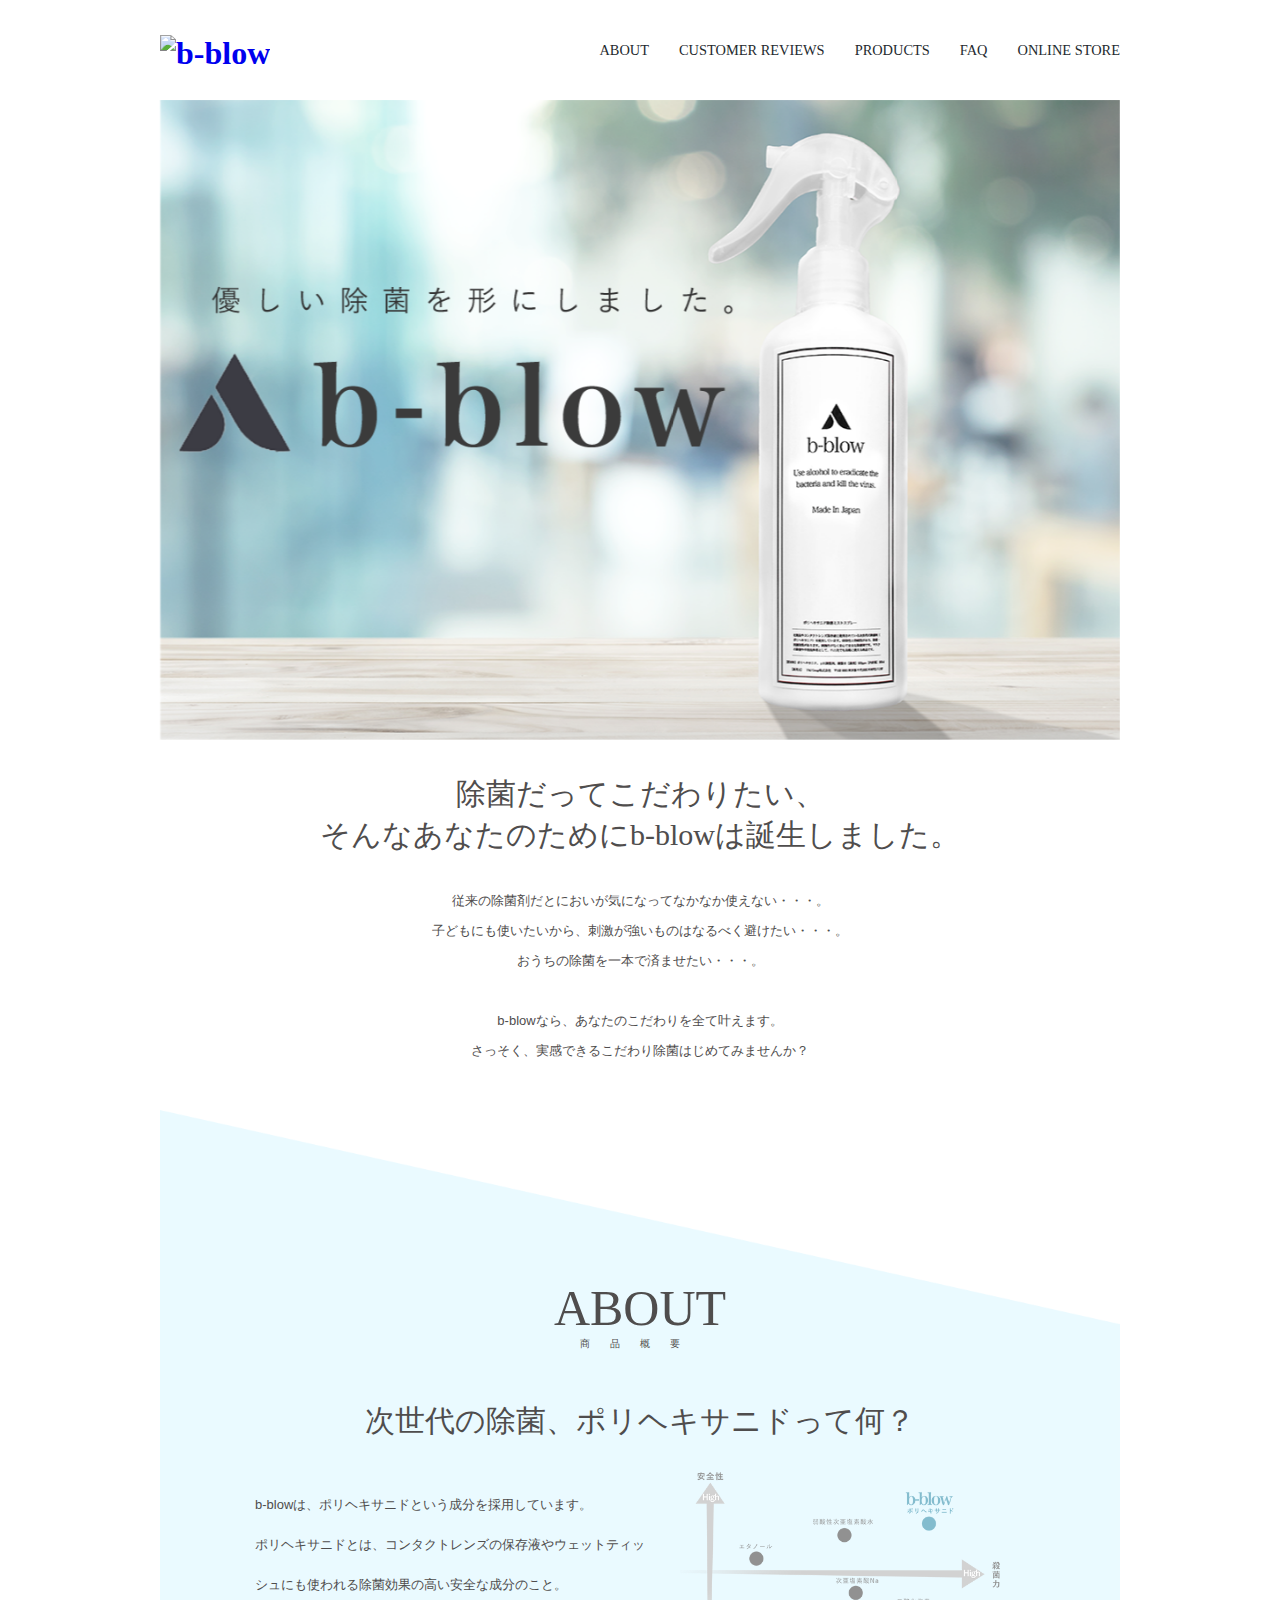
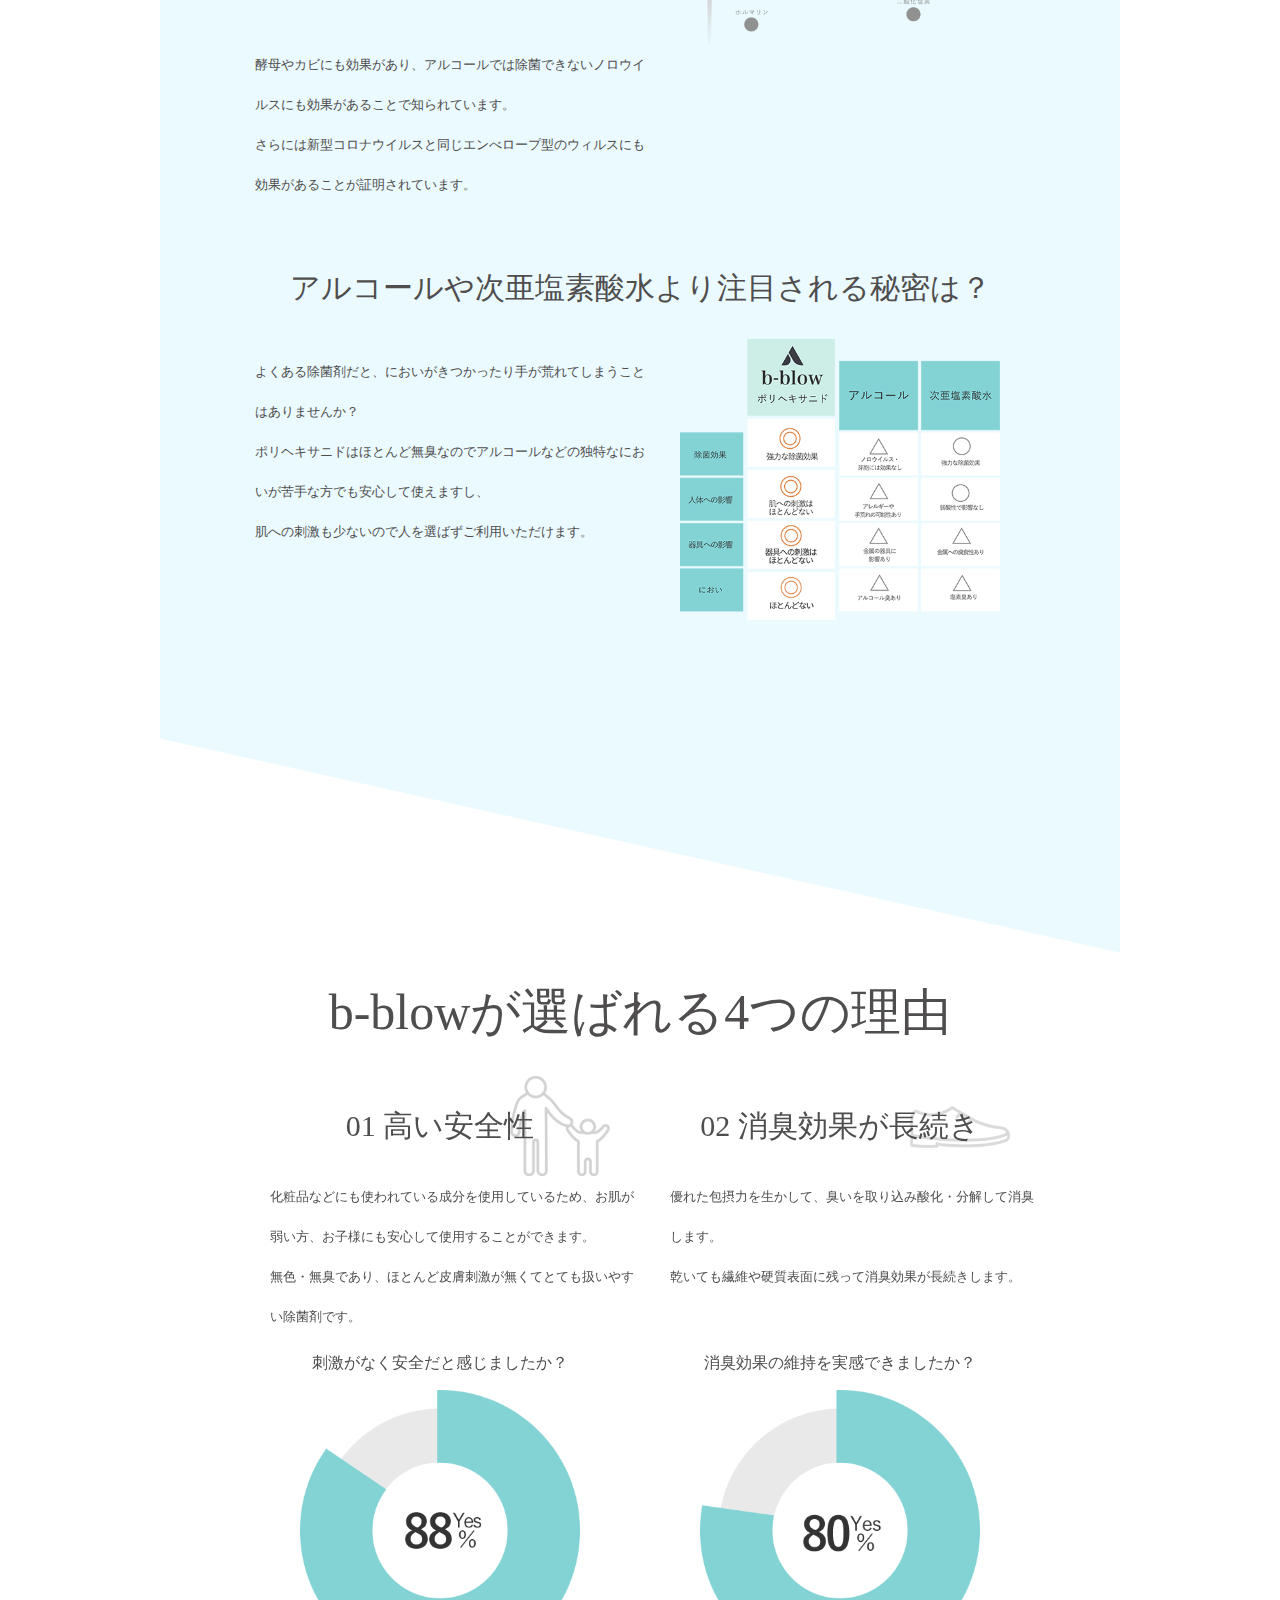
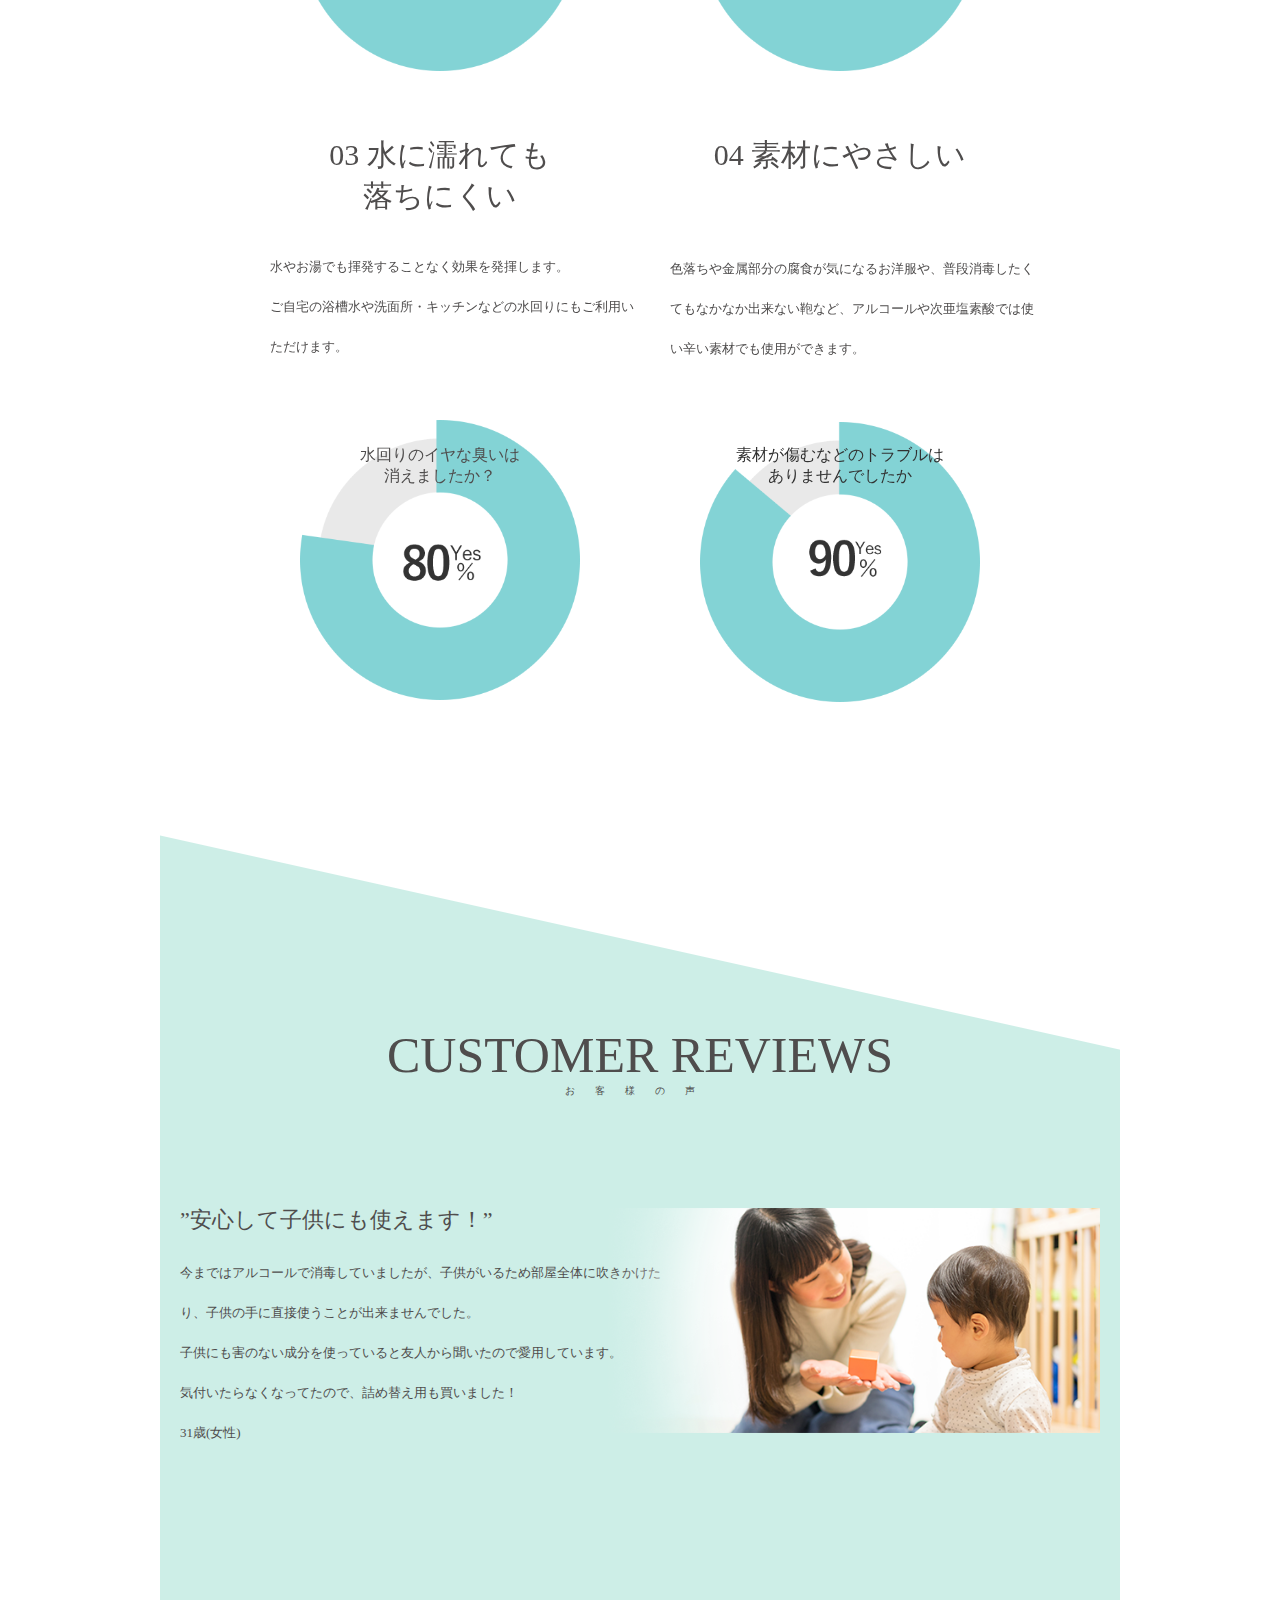
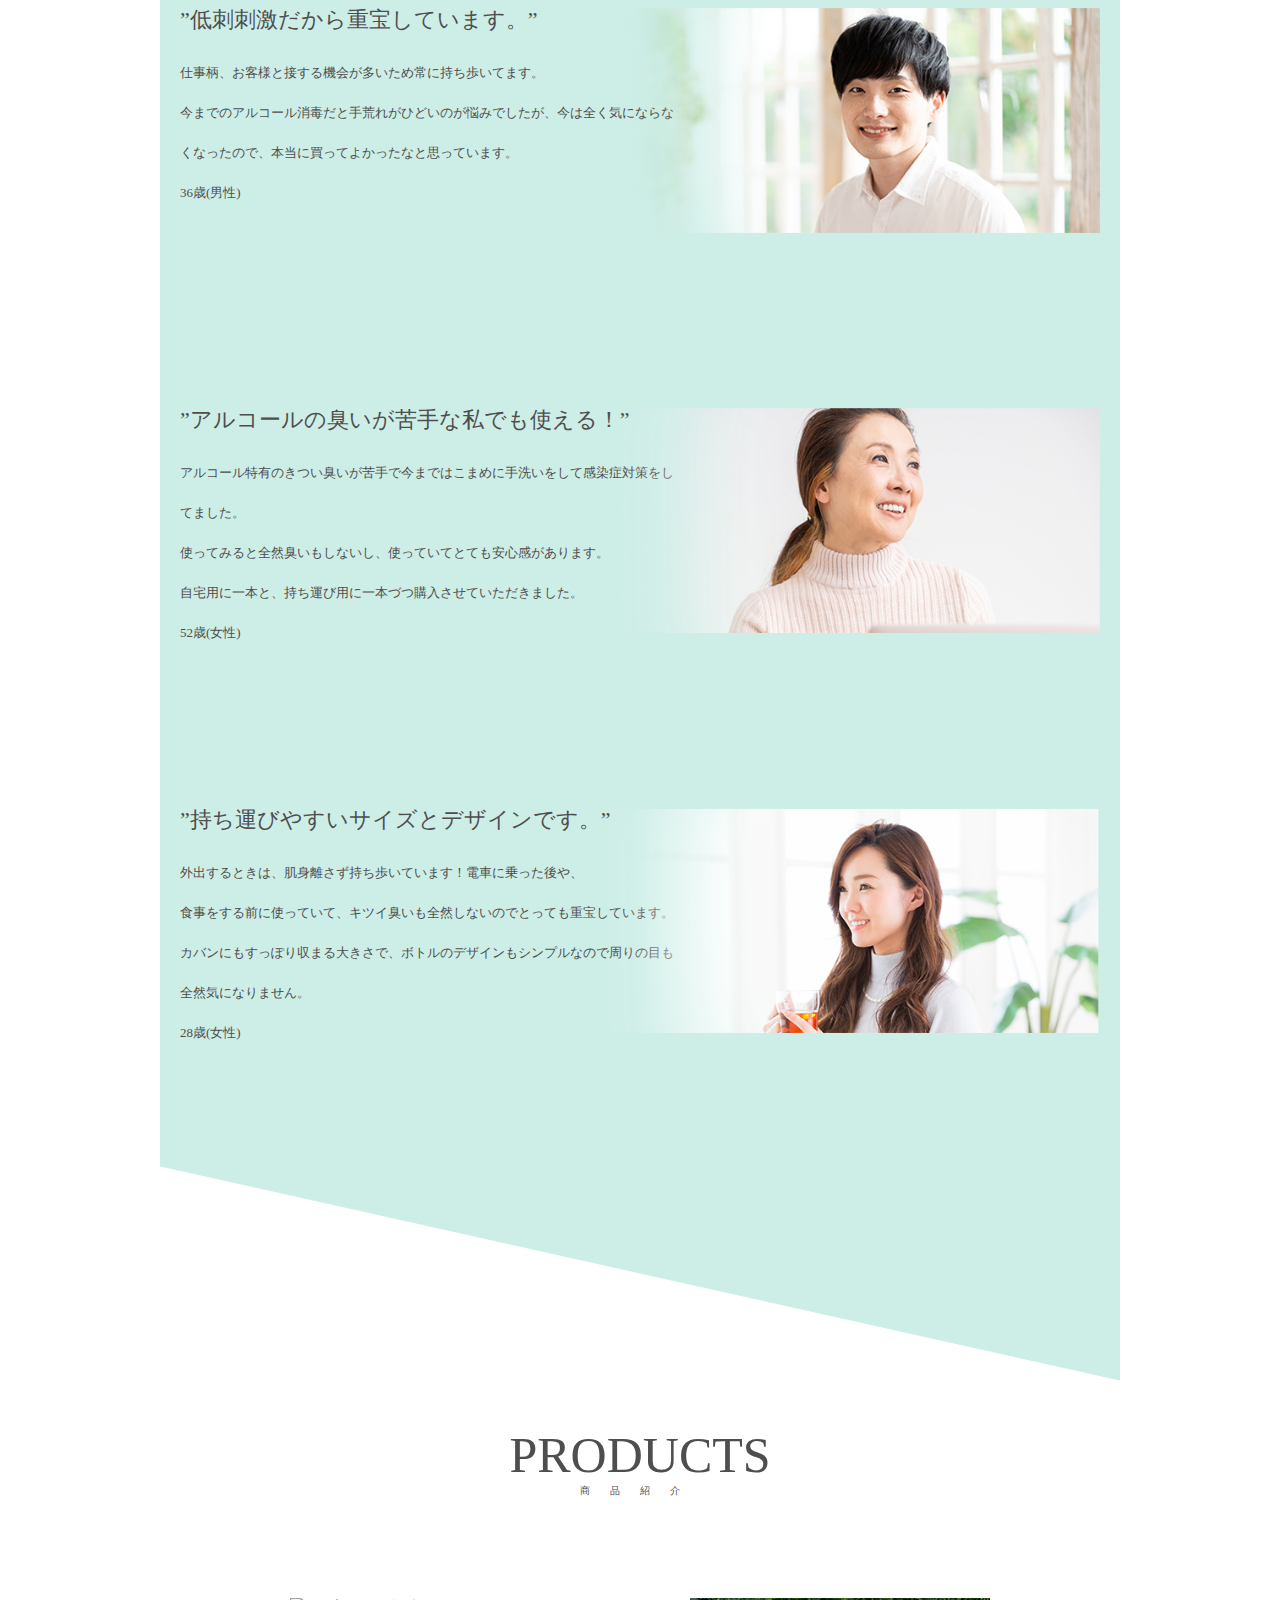
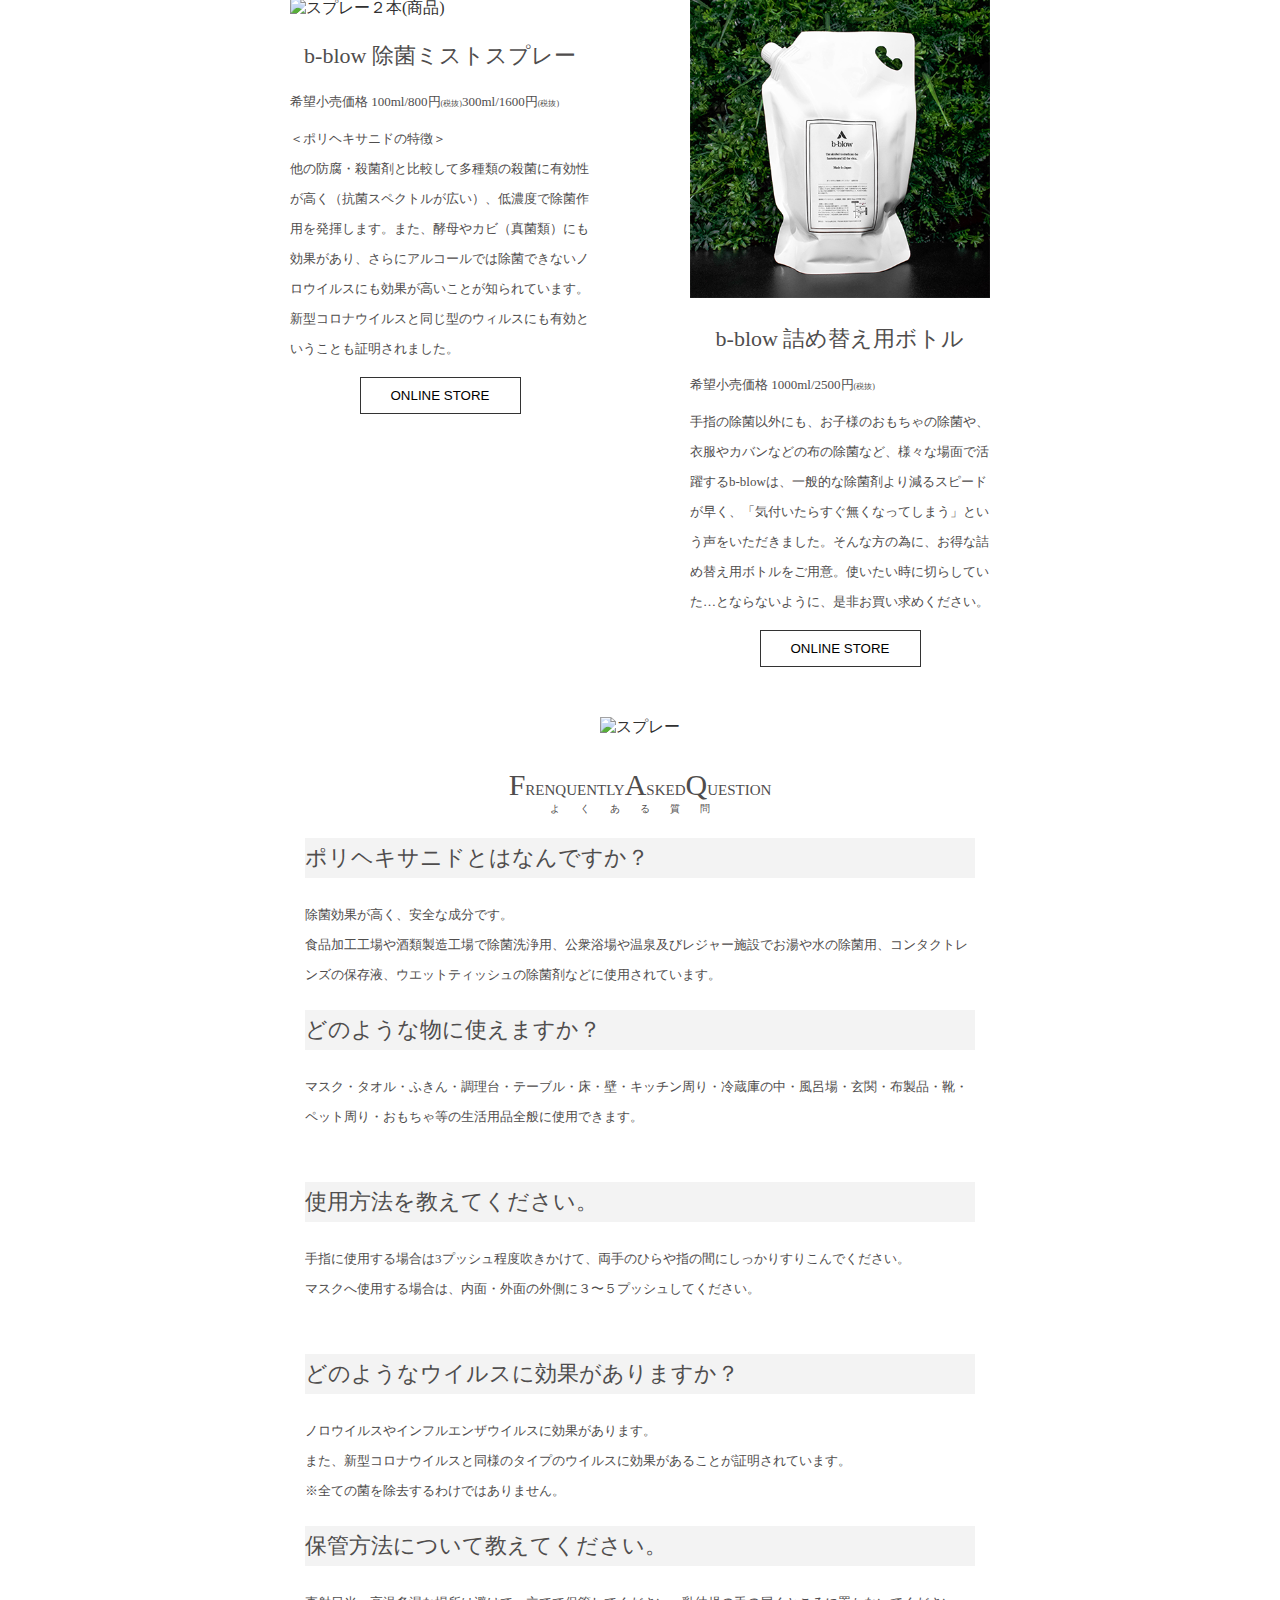
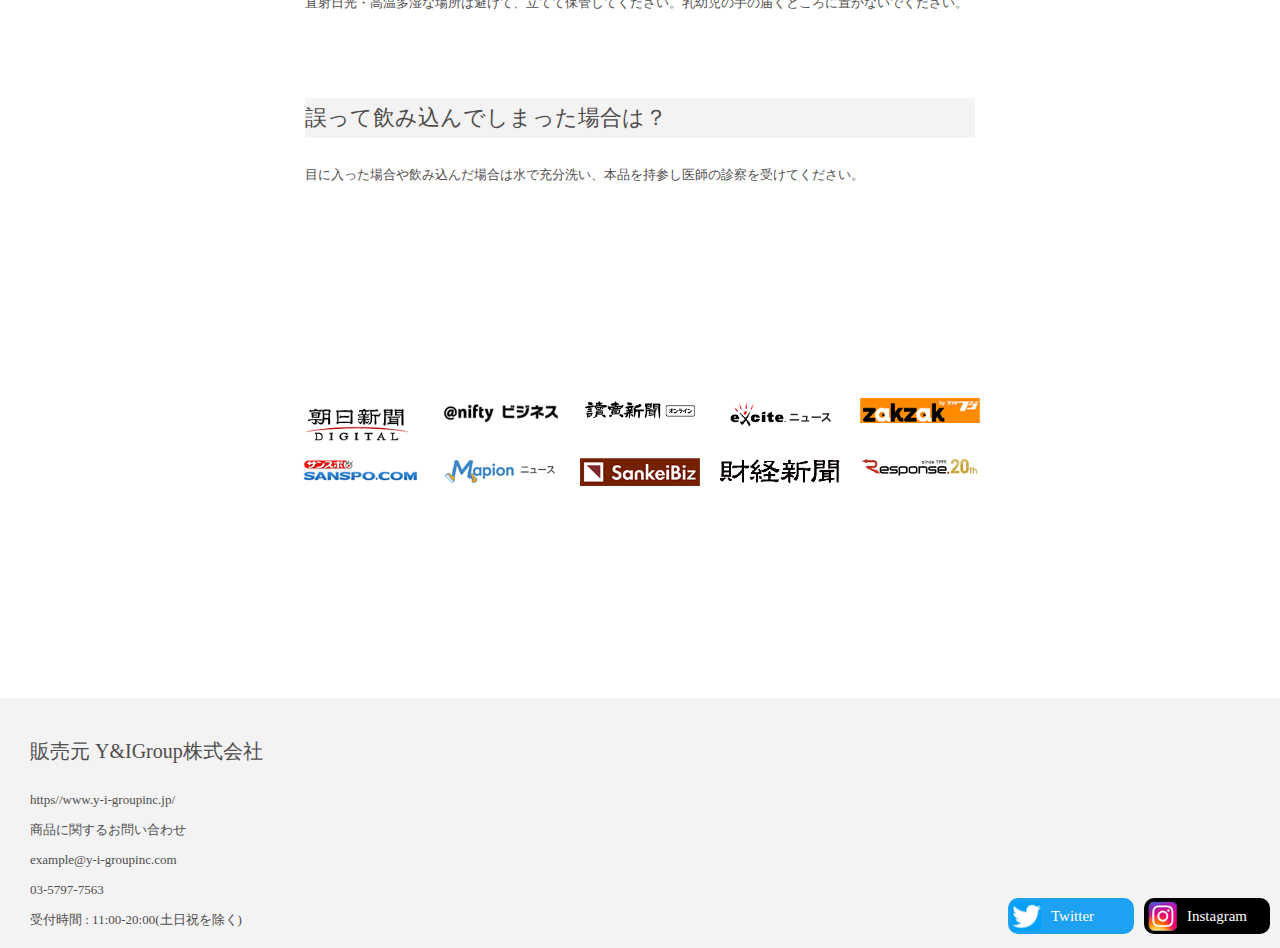
==== LetsEngineer/Curriculum/check_test/index.html @ e7ea9e42 "submit 0618 b-blow" ====
<!DOCTYPE html>
<html lang="ja">
<head>
    <meta charset="UTF-8">
    <meta http-equiv="X-UA-Compatible" content="IE=edge">
    <meta name="viewport" content="width=device-width, initial-scale=1.0">
    <link rel="stylesheet" href="style.css">
    <link rel="stylesheet" href="smartStyle.css">
    <script src="script.js" defer></script>
    <title>b-blow</title>
</head>
<body>
    <header id="header">
        <h1 class="site-logo"><a href="#"><img src="images/ロゴ.png" alt="b-blow"></a></h1>            
            <nav>
                <ul>
                    <li><a href="#about">ABOUT</a></li>
                    <li><a href="#customer_reviews">CUSTOMER REVIEWS</a></li>
                    <li><a href="#products">PRODUCTS</a></li>
                    <li><a href="#faq">FAQ</a></li>
                    <li><a href="#">ONLINE STORE</a></li>
                </ul>
            </nav>
    </header>
    <main>
        <div id="mainvisual" class="mainImg">
            <img class="mainImg" src="images/メイン.png">
        </div>
        <section id="birth_history" class="wrapper">
            <p class="catch_phrase">
                除菌だってこだわりたい、<br>そんなあなたのためにb-blowは誕生しました。
            </p>
            <p class="explanation_phrase">
                従来の除菌剤だとにおいが気になってなかなか使えない・・・。<br>
                子どもにも使いたいから、刺激が強いものはなるべく避けたい・・・。<br>
                おうちの除菌を一本で済ませたい・・・。<br>
                <br>
                b-blowなら、あなたのこだわりを全て叶えます。<br>
                さっそく、実感できるこだわり除菌はじめてみませんか？
            </p>
         </section>

        <section id="about" class="wrapper s2_about">
            <div class="bg-img1">
                <p class="outline onbgimg">ABOUT</p>
                <p class="japanese">商品概要</p>
                <p class="moderate_font">次世代の除菌、ポリヘキサニドって何？</p>
                <div class="polyhexanide">
                    <div class="inner_polyhexanide inner_phrase">
                        <p>
                            b-blowは、ポリヘキサニドという成分を採用しています。<br>
                            ポリヘキサニドとは、コンタクトレンズの保存液やウェットティッシュにも使われる除菌効果の高い安全な成分のこと。<br><br>
                            酵母やカビにも効果があり、アルコールでは除菌できないノロウイルスにも効果があることで知られています。<br>
                            さらには新型コロナウイルスと同じエンべロープ型のウィルスにも効果があることが証明されています。
                        </p>
                    </div> 
                    <div class="inner_polyhexanide"><img src="images/散布図.png" alt="散布図"></div>
                </div>
                <p class="moderate_font">アルコールや次亜塩素酸水より注目される秘密は？</p>
                <div class="polyhexanide">
                    <div class="inner_polyhexanide inner_phrase">
                        <p>
                            よくある除菌剤だと、においがきつかったり手が荒れてしまうことはありませんか？<br>
                            ポリヘキサニドはほとんど無臭なのでアルコールなどの独特なにおいが苦手な方でも安心して使えますし、<br>
                            肌への刺激も少ないので人を選ばずご利用いただけます。
                        </p>
                    </div>
                    <div class="inner_polyhexanide"><img src="images/比較表.png" alt="比較表"></div>
                </div>
            </div>
        </section>

        <section id="four_reasons" class="wrapper">
            <p class="outline">b-blowが選ばれる4つの理由</p>
            <div class="reasons">
                <div class="four_reasons_content fr1_img" id="four_reasons_1">
                  <p class="fourreasons_item">01 高い安全性</p>
                    <p class="inner_phrase">
                        化粧品などにも使われている成分を使用しているため、お肌が弱い方、お子様にも安心して使用することができます。<br>無色・無臭であり、ほとんど皮膚刺激が無くてとても扱いやすい除菌剤です。
                    </p>
                    <p>刺激がなく安全だと感じましたか？</p>
                    <img src="images/88％.png" alt="高い安全性">
                </div>
                <div class="four_reasons_content fr2_img" id="four_reasons_2">
                    <p class="fourreasons_item">02 消臭効果が長続き</p>
                    <p class="inner_phrase">
                        優れた包摂力を生かして、臭いを取り込み酸化・分解して消臭します。<br>乾いても繊維や硬質表面に残って消臭効果が長続きします。
                    </p>
                    <p>消臭効果の維持を実感できましたか？</p>
                    <img src="images/80％.png" alt="消臭効果">
                </div>
                <div class="four_reasons_content fr3_img" id="four_reasons_3">
                    <p class="fourreasons_item">03 水に濡れても<br>落ちにくい</p>
                    <p class="inner_phrase">
                        水やお湯でも揮発することなく効果を発揮します。<br>ご自宅の浴槽水や洗面所・キッチンなどの水回りにもご利用いただけます。
                    </p>
                    <img src="images/80％.png" alt="水回り使用">
                    <div class="overrap"><p>水回りのイヤな臭いは<br>消えましたか？</p></div>
                </div>
                <div class="four_reasons_content fr4_img" id="four_reasons_4">
                    <p class="fourreasons_item forreasons_adjust">04 素材にやさしい</p>
                    <p class="inner_phrase">
                        色落ちや金属部分の腐食が気になるお洋服や、普段消毒したくてもなかなか出来ない鞄など、アルコールや次亜塩素酸では使い辛い素材でも使用ができます。
                    </p>
                    <img src="images/90%.png" alt="素材にやさしい">
                    <div class="overrap">素材が傷むなどのトラブルは<br>ありませんでしたか</div>
                </div>
            </div>  
        </section>

        <section id="customer_reviews" class="wrapper s4_review">
            <div class="bg-img2">
                  <p class="outline customerReview">CUSTOMER REVIEWS</p>
                  <p class="japanese review_voice">お客様の声</p>     

                  <div class="review_1">
                      <div class="review"> 
                          <div class="review_inner">
                              <p class="review_title">”安心して子供にも使えます！”</p>
                              <p>
                                  今まではアルコールで消毒していましたが、子供がいるため部屋全体に吹きかけたり、子供の手に直接使うことが出来ませんでした。<br>子供にも害のない成分を使っていると友人から聞いたので愛用しています。<br>気付いたらなくなってたので、詰め替え用も買いました！
                                  <br>31歳(女性)
                              </p>
                          </div>
                          <div class="review_img"><img src="images/お客様の声　1.png"></div>
                      </div>
                  </div>
                  <div class="review_2">
                      <div class="review">   
                          <div class="review_inner">
                                <p class="review_title">”低刺刺激だから重宝しています。”</p>
                                <p>
                                    仕事柄、お客様と接する機会が多いため常に持ち歩いてます。<br>
                                    今までのアルコール消毒だと手荒れがひどいのが悩みでしたが、今は全く気にならなくなったので、本当に買ってよかったなと思っています。
                                    <br>36歳(男性)
                                </p>
                          </div>
                          <div class="review_img"><img src="images/お客様の声　4.png"></div>
                      </div>    
                  </div>
                  <div class="review_3">
                      <div class="review">
                          <div class="review_inner">
                              <p class="review_title">”アルコールの臭いが苦手な私でも使える！”</p>
                              <p>
                                  アルコール特有のきつい臭いが苦手で今まではこまめに手洗いをして感染症対策をしてました。<br>
                                  使ってみると全然臭いもしないし、使っていてとても安心感があります。<br>
                                  自宅用に一本と、持ち運び用に一本づつ購入させていただきました。
                                  <br>52歳(女性)
                              </p>
                          </div>
                          <div class="review_img"><img src="images/お客様の声　3.png"></div>
                      </div>
                  </div>
                  <div class="review_4">
                      <div class="review">
                          <div class="review_inner">
                              <p class="review_title">”持ち運びやすいサイズとデザインです。”</p>
                              <p>
                                  外出するときは、肌身離さず持ち歩いています！電車に乗った後や、<br>
                                  食事をする前に使っていて、キツイ臭いも全然しないのでとっても重宝しています。<br>
                                  カバンにもすっぽり収まる大きさで、ボトルのデザインもシンプルなので周りの目も<br>
                                  全然気になりません。
                                  <br>28歳(女性)
                              </p>
                          </div>
                          <div class="review_img"><img src="images/お客様の声　2.png"></div>
                      </div>
                  </div>
              </div>
        </section>

        <section id="products" class="wrapper">
            <p class="outline">PRODUCTS</p>
            <p class="japanese">商品紹介</p>  
            <div class="introduce_products">
                <div class="product">
                    <img src="images/スプレー２本.png" alt="スプレー２本(商品)">
                    <p class="product_title">b-blow 除菌ミストスプレー</p>
                    <p class="products_price">希望小売価格 100ml/800円<span>(税抜)</span>300ml/1600円<span>(税抜)</span></p>
                    <p class="products_inner">＜ポリヘキサニドの特徴＞<br>
                        他の防腐・殺菌剤と比較して多種類の殺菌に有効性が高く（抗菌スペクトルが広い）、低濃度で除菌作用を発揮します。また、酵母やカビ（真菌類）にも効果があり、さらにアルコールでは除菌できないノロウイルスにも効果が高いことが知られています。新型コロナウイルスと同じ型のウィルスにも有効ということも証明されました。
                    </p>
                    <div class="onlinestore_button"><button onclick="location.href='form.html'" class="onlinestore">ONLINE STORE</button></div>
                </div>
                <div class="product">
                    <img src="images/詰め替え写真.png" alt="詰め替え写真(商品)">
                    <p class="product_title">b-blow 詰め替え用ボトル</p>
                    <p class="products_price">希望小売価格 1000ml/2500円<span>(税抜)</span></p>
                    <p class="products_inner">
                        手指の除菌以外にも、お子様のおもちゃの除菌や、衣服やカバンなどの布の除菌など、様々な場面で活躍するb-blowは、一般的な除菌剤より減るスピードが早く、「気付いたらすぐ無くなってしまう」という声をいただきました。そんな方の為に、お得な詰め替え用ボトルをご用意。使いたい時に切らしていた…とならないように、是非お買い求めください。
                    </p>
                    <div class="onlinestore_button"><button onclick="location.href='form.html'" class="onlinestore">ONLINE STORE</button></div>
                    
                </div>
            </div>
        </section>

        <section id="faq" class="wrapper faq">
            <img src="images/スプレー.png" alt="スプレー">
            <p class="catch_phrase faq_title">F<span>RENQUENTLY</span>A<span>SKED</span>Q<span>UESTION</span></p>
            <p class="japanese">よくある質問</p>  
            <div class="faq_group">
                <div class="qa">
                    <p class="question">ポリヘキサニドとはなんですか？</p>
                    <p class="answer">
                        除菌効果が高く、安全な成分です。<br>
                        食品加工工場や酒類製造工場で除菌洗浄用、公衆浴場や温泉及びレジャー施設でお湯や水の除菌用、コンタクトレンズの保存液、ウエットティッシュの除菌剤などに使用されています。
                    </p>
                </div>

                <div class="qa">
                    <p class="question">どのような物に使えますか？</p>
                    <p class="answer">
                        マスク・タオル・ふきん・調理台・テーブル・床・壁・キッチン周り・冷蔵庫の中・風呂場・玄関・布製品・靴・ペット周り・おもちゃ等の生活用品全般に使用できます。
                    </p>
                </div>

                <div class="qa">
                    <p class="question">使用方法を教えてください。</p>
                    <p class="answer">
                        手指に使用する場合は3プッシュ程度吹きかけて、両手のひらや指の間にしっかりすりこんでください。<br>
                        マスクへ使用する場合は、内面・外面の外側に３〜５プッシュしてください。
                    </p>
                </div>

                <div class="qa">
                    <p class="question">どのようなウイルスに効果がありますか？</p>
                    <p class="answer">
                        ノロウイルスやインフルエンザウイルスに効果があります。<br>
                        また、新型コロナウイルスと同様のタイプのウイルスに効果があることが証明されています。<br>
                        ※全ての菌を除去するわけではありません。
                    </p>
                </div>

                <div class="qa">
                    <p class="question">保管方法について教えてください。</p>
                    <p class="answer">
                        直射日光・高温多湿な場所は避けて、立てて保管してください。乳幼児の手の届くところに置かないでください。
                  </p>
                </div>

                <div class="qa">
                    <p class="question">誤って飲み込んでしまった場合は？</p>
                    <p class="answer">
                        目に入った場合や飲み込んだ場合は水で充分洗い、本品を持参し医師の診察を受けてください。
                    </p>
                </div>
          </div>
        </section>

        <div class="media_company">
            <div class="media">
                <div class="media_img"><img src="images/掲載@朝日.png" alt="朝日デジタル"></div>
                <div class="media_img"><img src="images/掲載@nifty.png" alt="@nifty"></div>
                <div class="media_img"><img src="images/掲載@読売.png" alt="読売新聞"></div>
                <div class="media_img"><img src="images/掲載@excite.png" alt="exciteニュース"></div>
                <div class="media_img"><img src="images/掲載@zakzak.png" alt="zakzak"></div>
            </div>
            <div class="media">
                <div class="media_img"><img src="images/掲載@SANSPO.png" alt="SANSPO"></div>
                <div class="media_img"><img src="images/掲載@Mapion.png" alt="Mapion"></div>
                <div class="media_img"><img src="images/掲載@SankeiBiz.png" alt="SankeiBiz"></div>
                <div class="media_img"><img src="images/掲載@財経.png" alt="財経新聞"></div>
                <div class="media_img"><img src="images/掲載@Response.png" alt="Response"></div>
             </div>
        </div>
    </main>

    <footer>
  
        <div class="company">
            <p class="footer_m">販売元  Y&IGroup株式会社</p>
            <p class="footer_detail">https//www.y-i-groupinc.jp/<br>
                商品に関するお問い合わせ<br>
                example@y-i-groupinc.com<br>
                03-5797-7563<br>
                受付時間 : 11:00-20:00(土日祝を除く)</p>
        </div>
        <div class="sns">
            <div class="twitter">
                <div><img src="images/ツイッター.png"></div>
                <div><p>Twitter</p></div>
            </div>
            <div class="instagram">
                <div><img src="images/インスタ.png"></div>
                <div><p>Instagram</p></div>
            </div>
        </div>      

    </footer>

</body> 


</html>
---- LetsEngineer/Curriculum/check_test/style.css ----
/*------------------------------------------
////  all
------------------------------------------*/
html {
  font-size: 100%;    /* ユーザーがブラウザで設定したフォントサイズを正確に反映 */ 
  width: 100%;
}

body {
  color: rgb(49, 49, 49);
  width: 100%;
    margin: 0;
    padding: 0;
}
body>div {
    width: 100%;
    box-sizing:border-box;
}

a {
  text-decoration: none;  /* サイト内リンクの下線非表示 */
}

/* img {
  max-width: 100%; /* 画像のmaxサイズを設定：画面の横幅からはみ出るのを防ぐため */
p {
  color: #4f4d4d;
}

li {
  list-style: none;
}

.wrapper {
  text-align: center;
  margin-left: auto;
  margin-right: auto;
  width: 960px;
}

.catch_phrase {
  font-size: 30px;
}

.explanation_phrase {
  font-weight: 200;
  line-height: 30px;
  font-size: 13px;
  font-family: "Yu Gothic", "游ゴシック", YuGothic, "游ゴシック体", "ヒラギノ角ゴ Pro W3", "メイリオ", sans-serif; 
}


/*------------------------------------------
////  header
------------------------------------------*/
header {
  max-width: 960px;
  display: flex;                  /* h1とnavを横並びに配置 */
  justify-content: space-between; /* 両端そろえ */
  align-items: center;            /* 高さ：中央そろえ */
  height: 100px;
  margin: 0 auto;
  padding: 0 4%;
}

header ul {
  display: flex;                  /* liタグ（メニュー）を横並び配置 */
  padding: 10px 0;
}

header li {
  font-size: 0.9rem;
  margin-left: 30px;
}

header li a {
  color: #24292e;
}

header li a:hover {
  opacity: 0.7;                   /* 透過：Mouse over */
}

.site-logo {
  display: fixed;     /* Make sure max-width is added */
  /* max-width: 100%; */
  height: 30px;
  width: 135px;
}

/*------------------------------------------
////  main_top
------------------------------------------*/

.mainImg img {
  text-align: center;   
  width: 75%; /*画面サイズの横幅に対して75％の大きさで画像を表示*/
  /* max-width: 1920px;   画像の横幅サイズにあわせて最大幅を指定 */
  /*height: 500px;      縦の高さを固定 */
  /*object-fit: cover;  横幅は画面サイズにあわせて伸縮 */
}

.mainImg {
  text-align: center;
}

.outline {
  font-size: 50px;
  margin: 0;
}

.s2_about {
  height: 1500px;
}

.bg-img1 {
	background-image: url(images/長方形\　1.png);
	background-position: top;
  background-size:cover;
  /* width: 100%; */
	height: 1500px ;
}

.onbgimg {
  padding-top: 200px;
  margin-top: 0;
  margin-bottom: 0;
}

.japanese {
  padding: 0;
  margin: 0;
  font-size: 10px;
  letter-spacing: 2em;
}

.moderate_font {
  font-size: 30px;
  padding-top: 20px;
}

.inner_phrase {
  height: 160px;
  font-weight: 200;
  line-height: 40px;
  font-size: 13px;
  text-align: left;
  font-family: "Yu Gothic", "游ゴシック", YuGothic, "游ゴシック体", "ヒラギノ角ゴ Pro W3", "メイリオ", sans-serif; 
  margin-left: 30px;
}

/*------------------------------------------
////  About
------------------------------------------*/
.polyhexanide {
  display: flex;
  flex-wrap: wrap;
  justify-content: center;
}

.inner_polyhexanide {
  width: 400px;
  height: auto;
}

.polyhexanide img {
  width: 80%;
  margin-right: 30px;
}

/*------------------------------------------
////  4つの理由
------------------------------------------*/
.reasons {
  display: flex;
  flex-wrap: wrap;
  justify-content: center;
  margin-bottom: 20px;
}

.four_reasons_content {
  width: 400px;
  height: auto;
  margin-top: 30px;
  position: relative;
  opacity: 0;
}

.fourreasons_item {
  font-size: 30px;
}

.four_reasons_content img {
  width: 70%;
}

.overrap {
  width: 250px;
  position: absolute;
  top:60%;
  left:50%;
  transform: translate(-50%,-50%);
}


.forreasons_adjust {
  padding-bottom: 43px;
}

.fr1_img {
  background-image: url(images/ヒト.png);
	background-position: right 30px top;
  background-repeat: no-repeat;
  background-size: 25%;
}

.fr2_img {
  background-image: url(images/クツ.png);
	background-position: right 30px top 30px;
  background-repeat: no-repeat;
  background-size: 25%;
}

.fr3_img {
  background-image: url(images/ミズ.png);
	background-position: right 30px top;
  background-repeat: no-repeat;
  background-size: 25%;
}

.fr4_img {
  background-image: url(images/カバン.png);
	background-position: right 30px top;
  background-repeat: no-repeat;
  background-size: 25%;
}

/*------------------------------------------
////  Customer Review
------------------------------------------*/
.customerReview {
  padding-top: 300px;
  margin-top: 0;
  margin-bottom: 0;
}

.bg-img2 {
	background-image: url(images/長方形\　2.png);
	background-position: top;
  object-position: 100% 100%;
  height: 2300px;
}

.s4_review {
  height: 2300px;
}

.review_voice {
  margin-bottom: 80px;
}

.review_title {
  font-size: 22px;
  text-align: left;
  justify-content: center;
  margin-bottom: 0;
}

.review {
  display: flex;
  /* flex-wrap: wrap; */
  justify-content: center;
  height: 250px;
  width: 960px;
  padding-bottom: 150px;
}

.review_inner {
  width: 80%;
  text-align: left;
  padding-bottom: 0;
  padding-left: 20px;
  margin-right: -70px;
  font-size: 13px;
  line-height: 40px;
}

.review img {
  height: 90%;
  padding-top: 30px;
  text-align: left;
}

.review_img {
 margin-right: 20px;
}

.review1 .review2 .review3 .review4 {
  height: 200px;
  margin-bottom: 0;
}

/*------------------------------------------
////  products
------------------------------------------*/

.introduce_products {
  display: flex;
  flex-wrap: wrap;
  justify-content: center;
  margin-top: 50px;
  text-align: center;
}

.product {
  width: 300px;
  text-align: left;
  padding: 50px;
}

.product img {
  height: 300px;
}

.products_price {
  font-size: 13px;
}

.products_price span {
  font-size: 8px;
}

.products_inner {
  text-align: left;
  line-height: 30px;
  font-size: 13px;
}

.product_title {
  text-align: center;
  font-size: 22px;
}

.onlinestore_button {
  text-align: center;
}

.onlinestore {
  text-align: center;
  border: 1px solid #333;
  padding: 10px 30px;
  background: white;
}

.onlinestore:hover {
  background: black;
  color: white;
}

/*------------------------------------------
////  faq
------------------------------------------*/
.faq {
 width: 670px;
}

.faq_title {
  margin-bottom: 0;
}

.faq span {
  font-size: 15px;
}

.faq_group {
  text-align: center;
}

.faq img {
  text-align: center;
  width: 100%;
  /* height: 500px;      縦の高さを固定します */
  object-fit: cover;  /* 横幅は画面サイズにあわせて伸縮します */
}

.qa {
  width: 670px;
  height: 150px;
  text-align: center;
}

.question {
  width: 670px;
  height: 40px;
  line-height: 40px;
  font-size: 22px;
  background-color: rgb(243, 243, 243);
  text-align: left;
}

.answer {
  width: 670px;
  font-size: 13px;
  line-height: 30px;
  text-align: left;
}

/*------------------------------------------
////  メディア情報
------------------------------------------*/

.media_company {
  height: 300px;
  /* width: 960px; */
  text-align: center;
  margin-left: auto;
  justify-content: space-between;
  padding-top: 150px;
}

.media {
  /* width: 960px; */
  display: flex;
  flex-wrap: wrap;
  justify-content: center;

}

.media_img {
  /* width: 100px; */
  padding-left: 10px;
  padding-right: 10px;

}

.media_company img {
  width: 120px;
}

/*------------------------------------------
////  footer
------------------------------------------*/
footer {
  height: 250px;
  background-color: rgb(243, 243, 243);
  /* position: absolute; ②絶対位置 */
  bottom: 0; /*下に固定*/
  display: flex;
  flex-wrap: wrap;
}

.footer_m {
  padding-top: 20px;
  padding-left: 30px;
  font-size: 20px;
}

.footer_detail {
  font-size: 13px;
  line-height: 30px;
  padding-left: 30px;
}
.company {
  width: 40%;
}

.sns {
  width: 60%;
  height: 50px;
  /* padding-top: 100px; */
  display: flex;
  padding-top: 200px;
  justify-content: right;
}

.sns img {
  width: 30px;
  align-items: flex-end;
}

.sns p {
 width: 20px;
 margin: 0 0;
 padding-left: 10px;
 color: white;
 font-size: 15px;
 line-height: 30px;
}

.twitter {
  display: flex;
  flex-wrap: wrap;
  width: 120px;
  height: 30px;
  border-radius: 10px;
  border: solid 3px #1da1f2;
  background: #1da1f2;/*背景色*/
  margin-right:10px;
}

.instagram {
  display: flex;
  flex-wrap: wrap;
  width: 120px;
  height: 30px;
  border-radius: 10px;
  border: solid 3px #000000;
  background: black;/*背景色*/
  margin-right:10px;
}
---- LetsEngineer/Curriculum/check_test/smartStyle.css ----
@media screen and (max-width: 870px) {
    header ul {
      display: none;   /*メニューバー非表示*/
    }
}

@media screen and (max-width: 767px) {
  .wrapper {
    width: 760px;
  }

  .s2_about {
    height: 1800px;
  }

  .bg-img1 {
    height: 1800px;
  }

  .review {
    display: flex;
    justify-content: center;
    height: 300px;
    width: 760px;
    padding-bottom: 80px;
  }

  .review img {
    height: 120px;
    padding-top: 170px;
    object-fit: cover;
  }

  .review_inner {
    margin-right: -100px;
  }

  footer {
    height: 400px;
    bottom: 0; /*下に固定*/
  }

  .media {
      margin-left: 0px;
  }
} 

@media screen and (max-width: 479px) {
  .wrapper {
    width: 470px;
  }

  .catch_phrase {
    font-size: 20px;
  }
  .moderate_font {
    font-size: 20px;
  }
  .outline {
    font-size: 30px;
  }

  .review {
    width: 470px;
    flex-direction: column;
    padding-bottom: 100px;
  }
  .review_title {
    width: 450px;
  }

  .review img {
     padding-top: 0px;
  }

  .review_inner {
    margin-right: 0px;
    line-height: 20px;
  }
  .faq {
    width: 470px;
   }
  .question {
    width: 470px;
    height: 30px;
    line-height: 30px;
    font-size: 20px;
  }
  .answer {
    width: 450px;
    font-size: 13px;
  }

  .qa {
    width: 450px;
  }


  footer {
    height: 450px;
    flex-direction: column;
  }
  .company {
    width: 90%;
    display: flex;
    flex-direction: column;
  }
  .sns {
    padding-top: 50px;
    margin-left: 30px;
    flex-direction: column;
  }
}
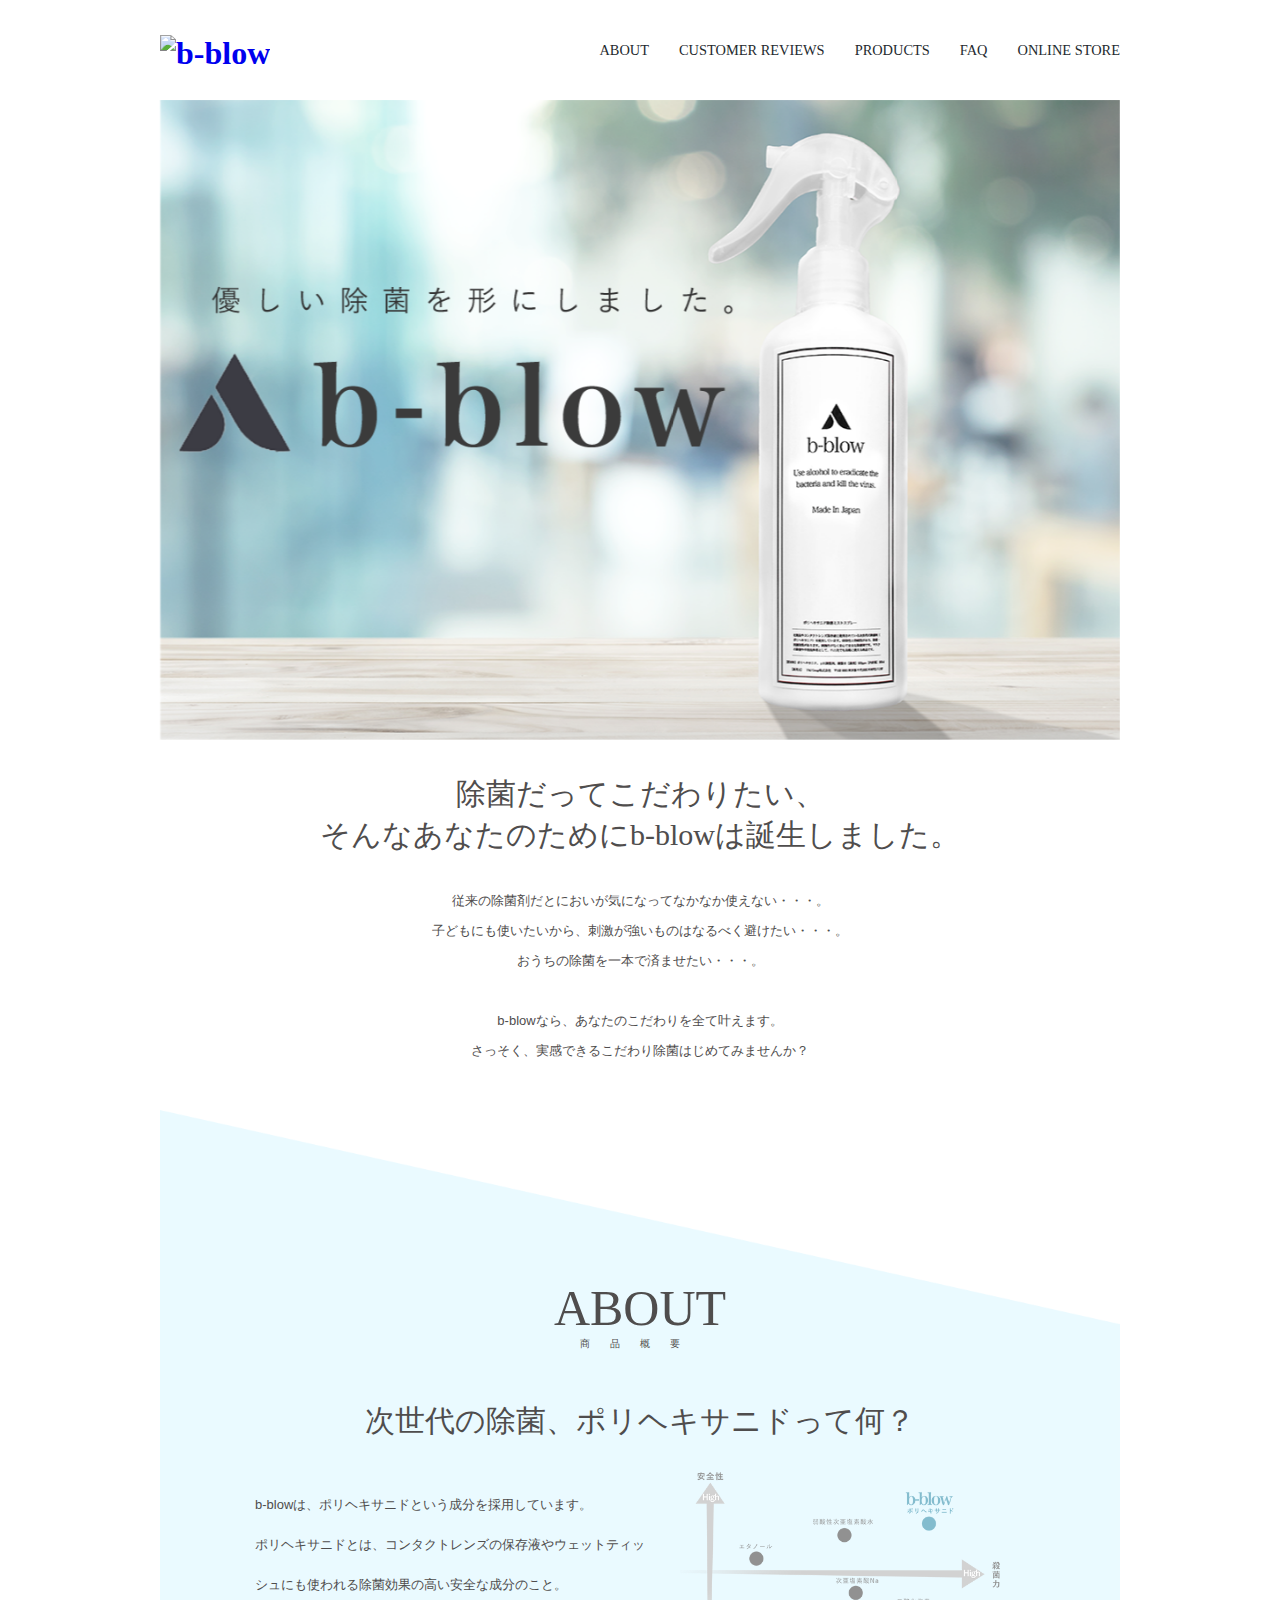
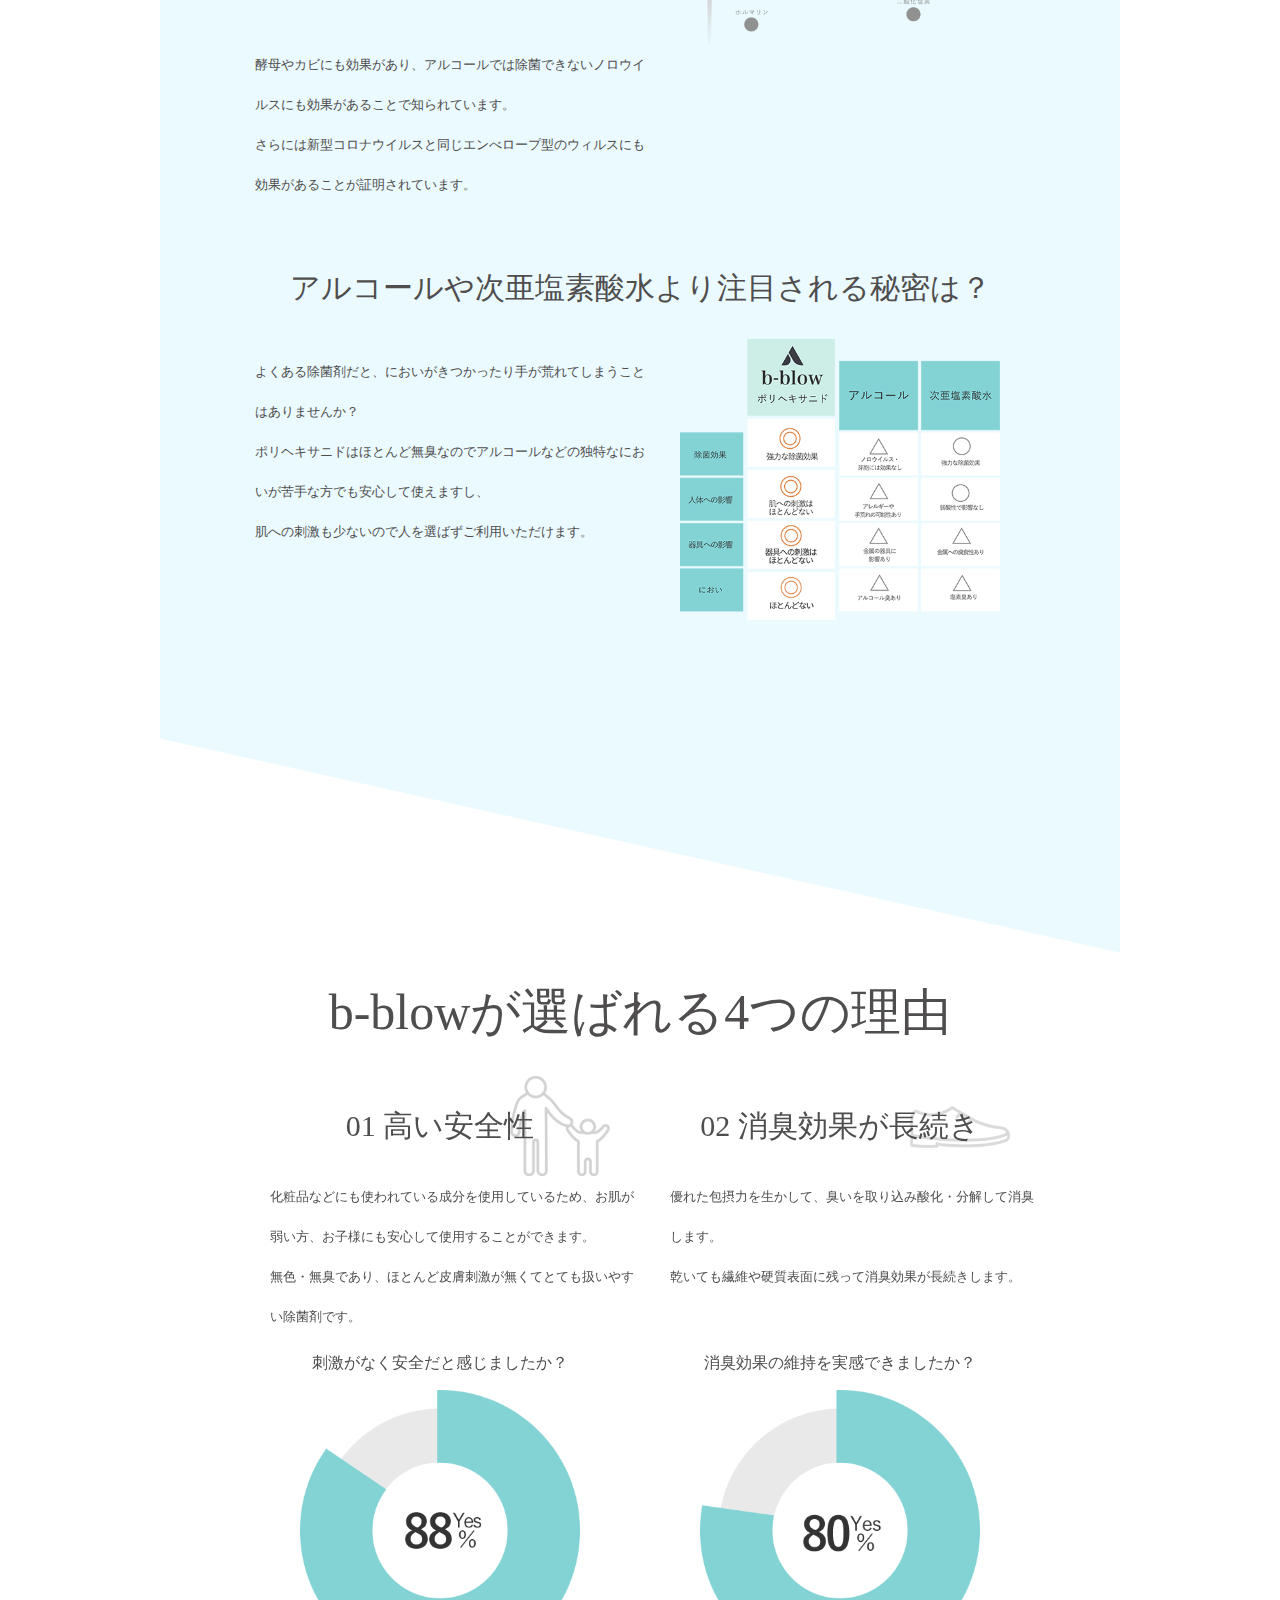
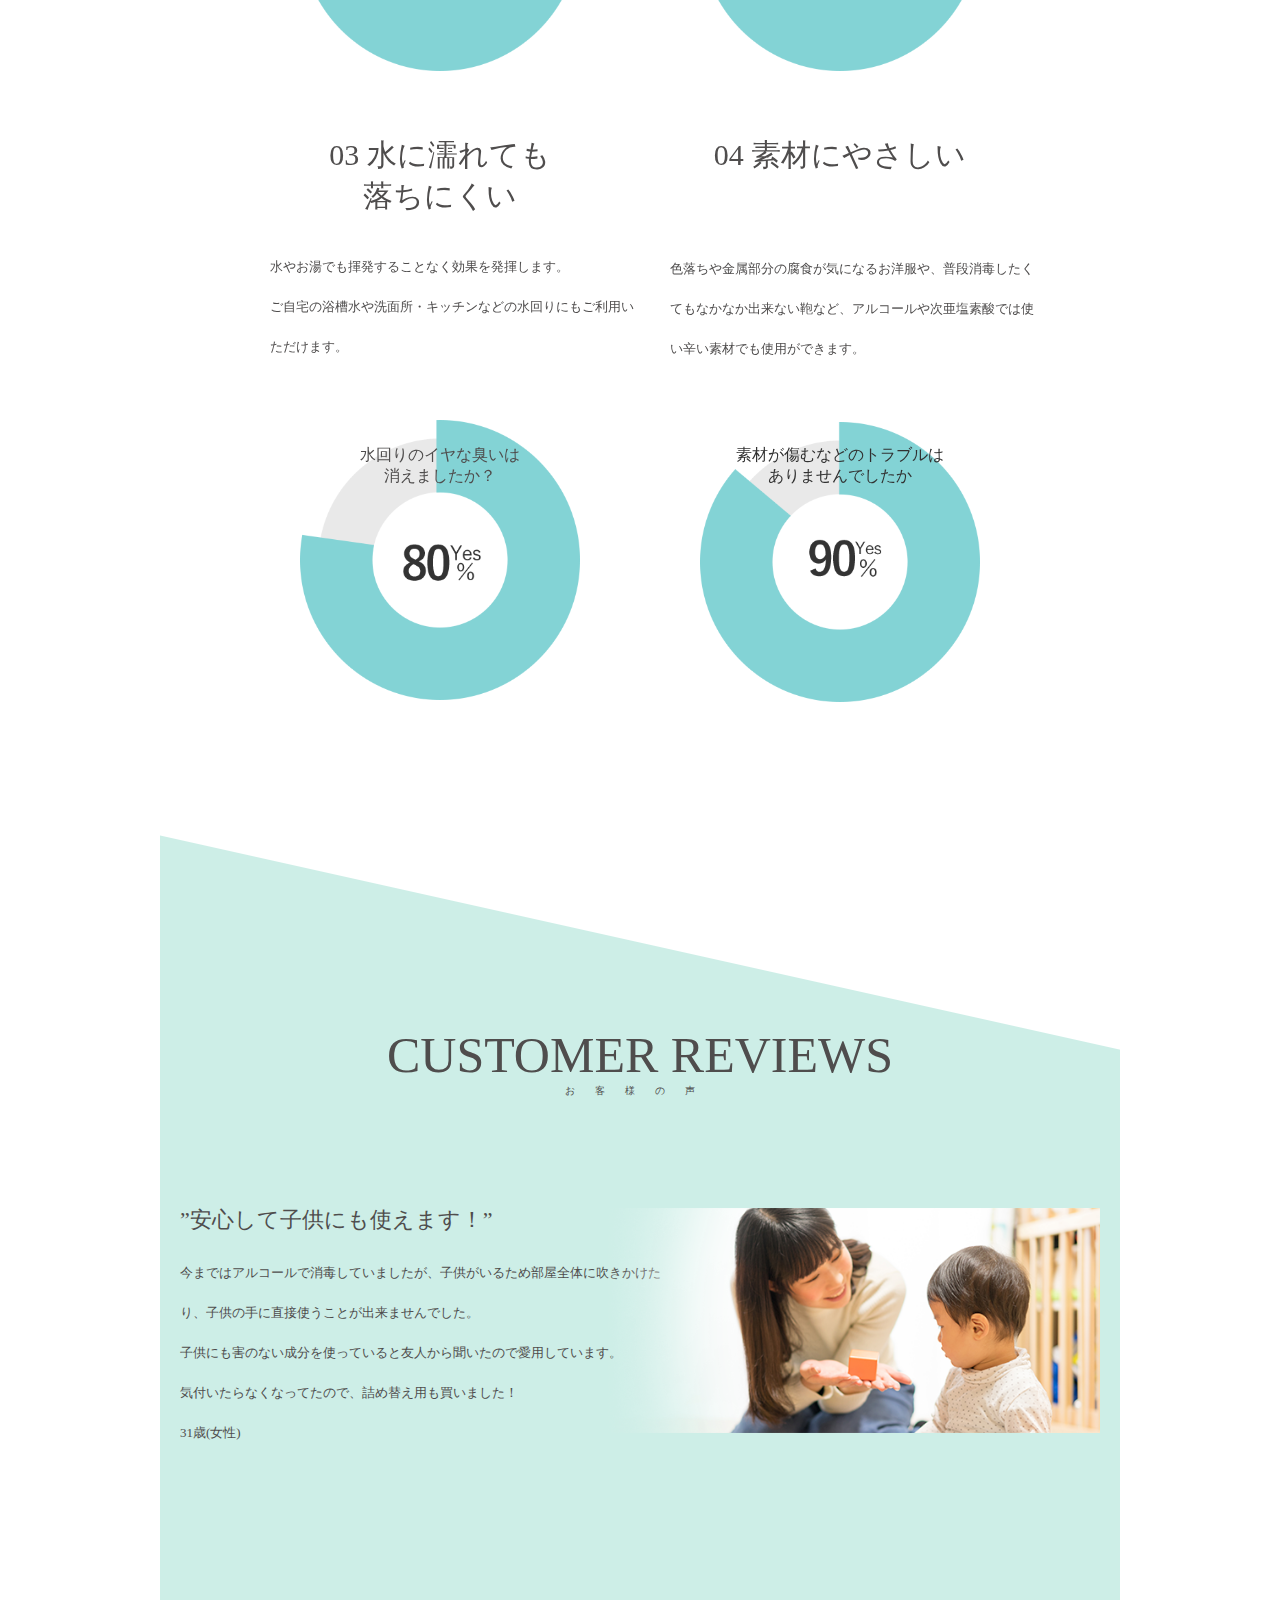
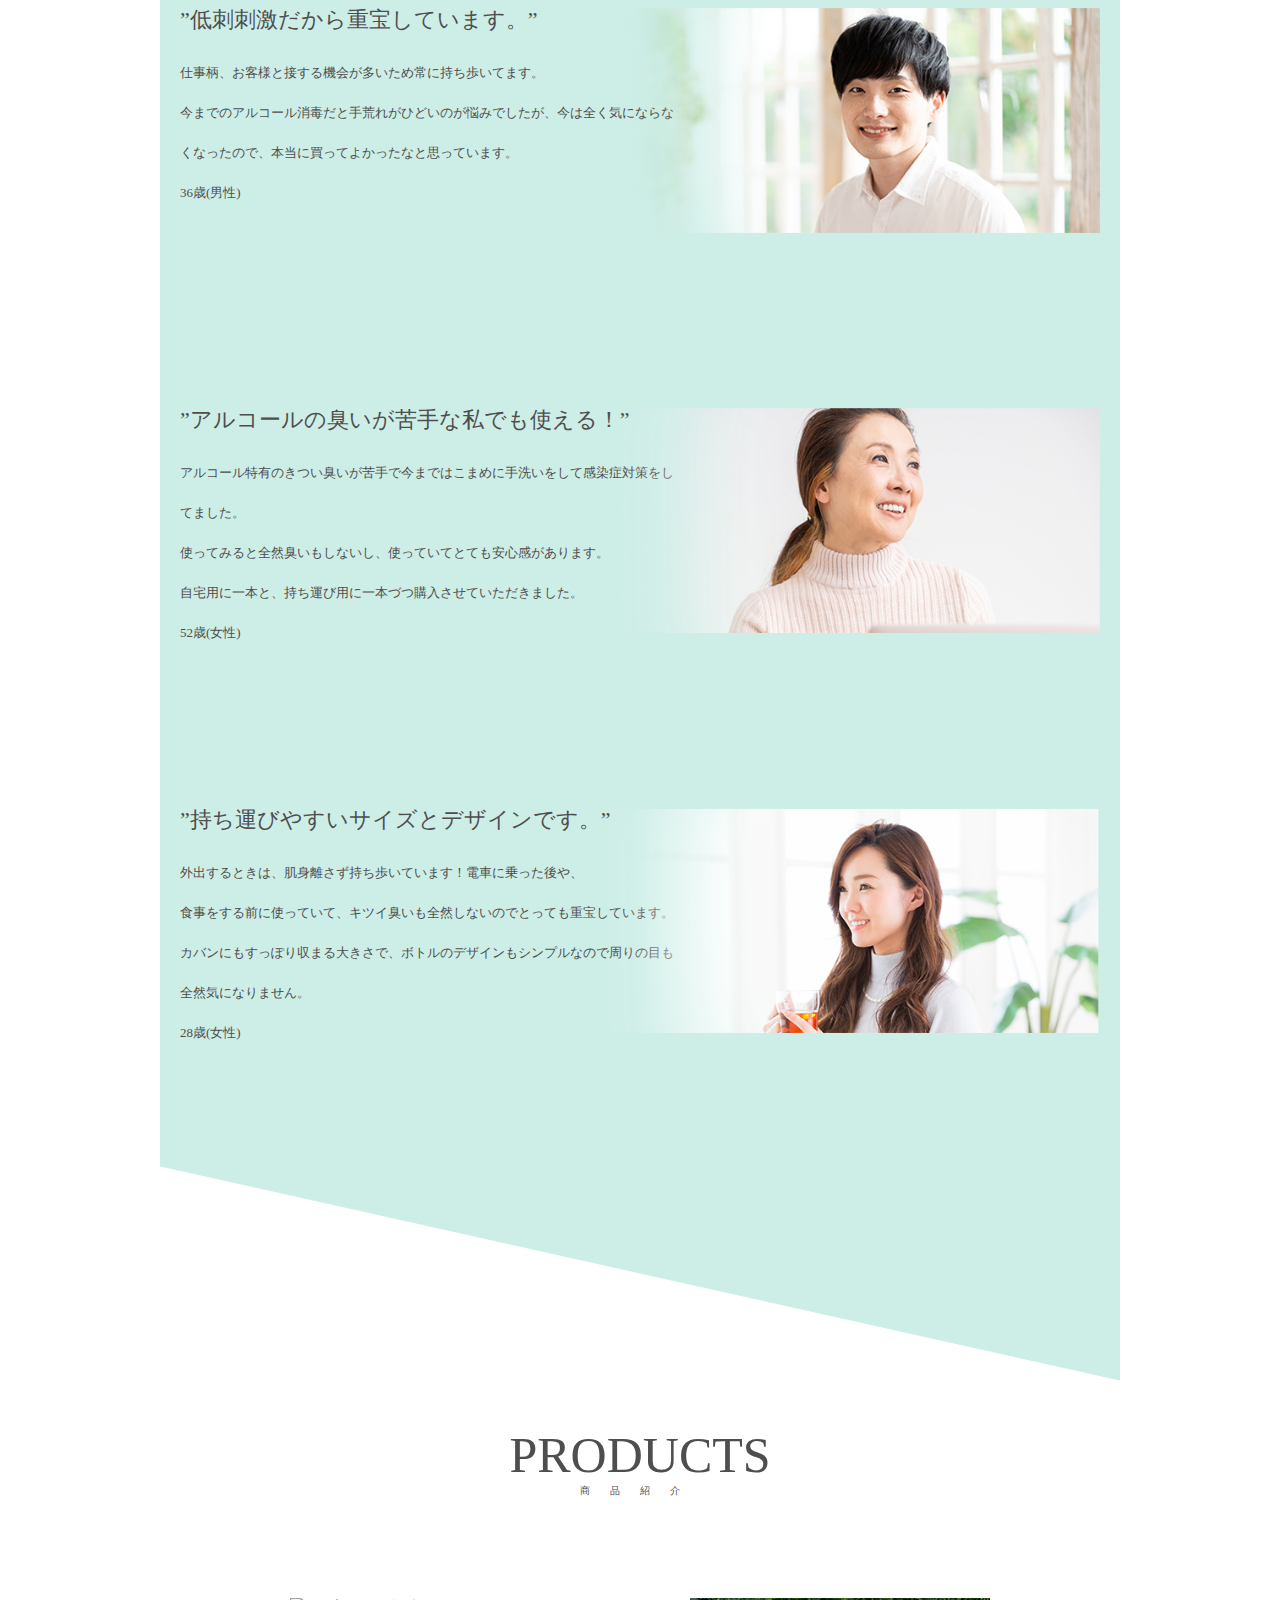
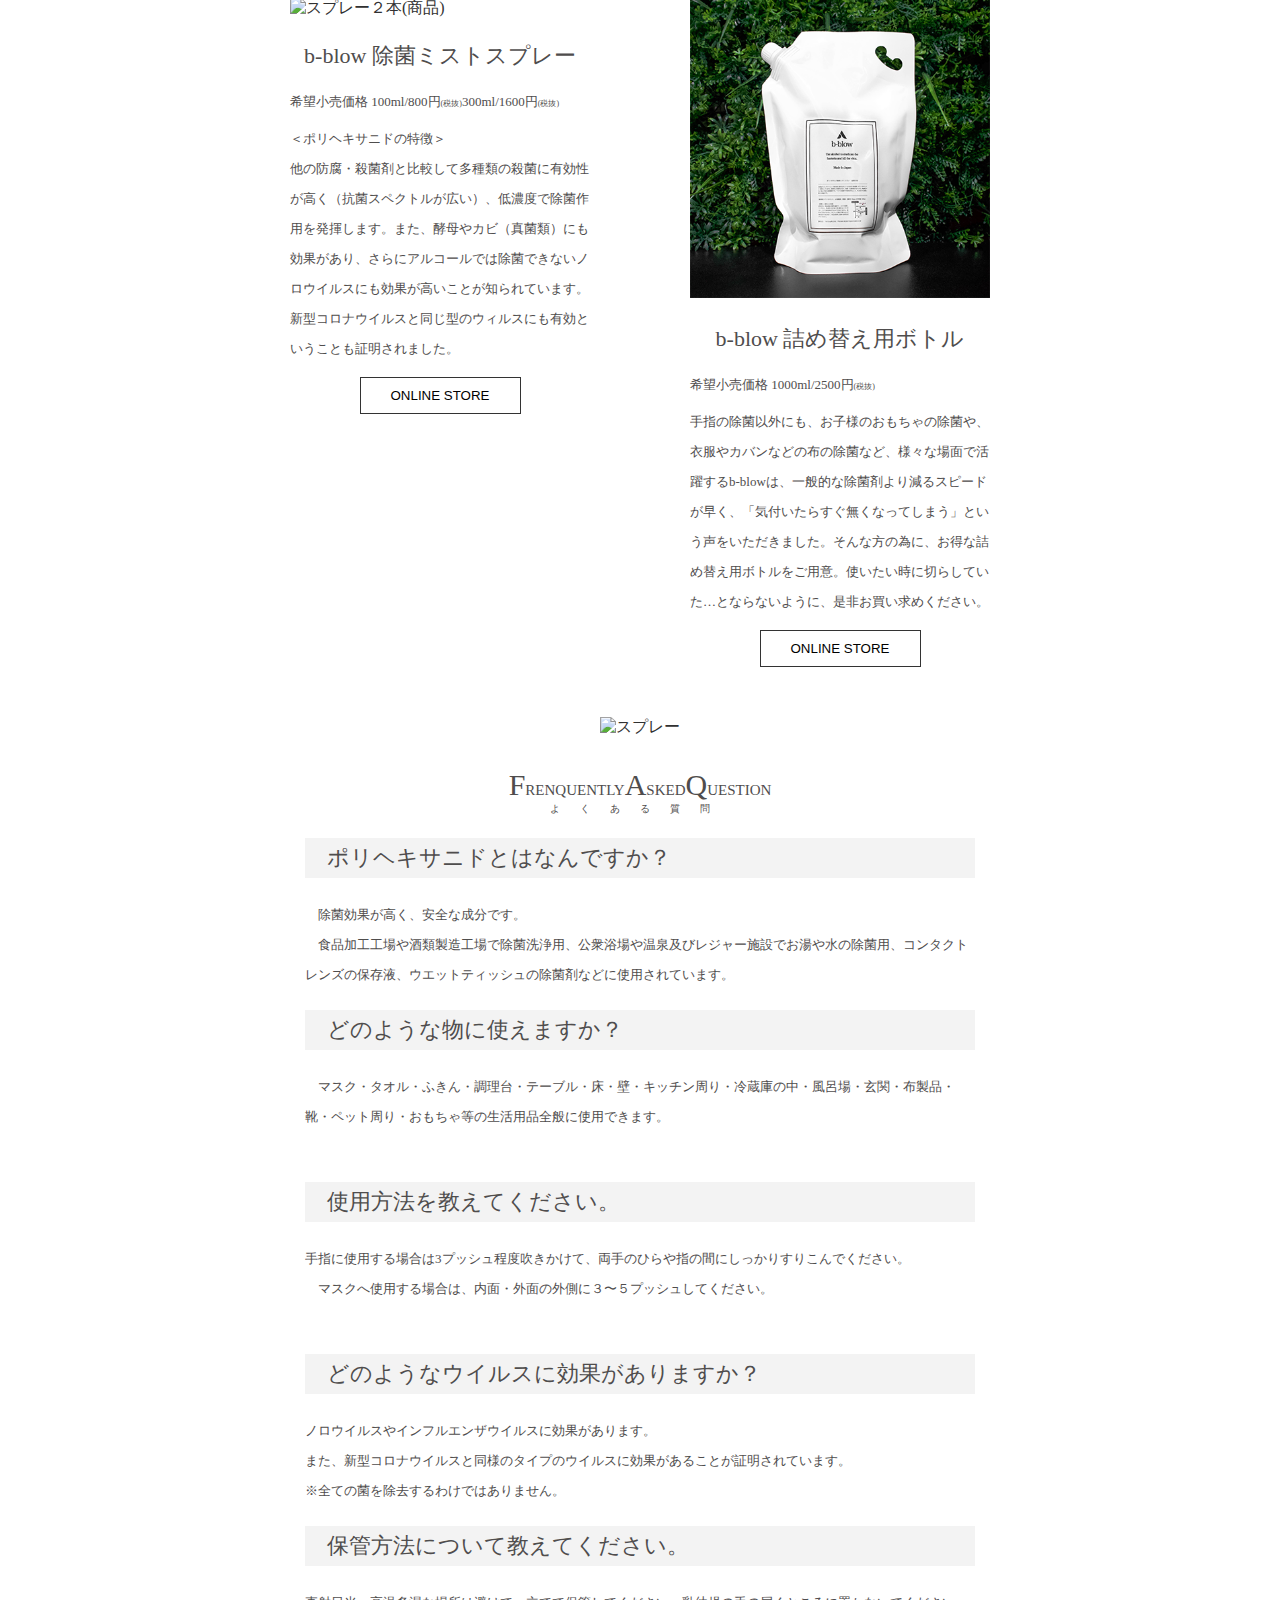
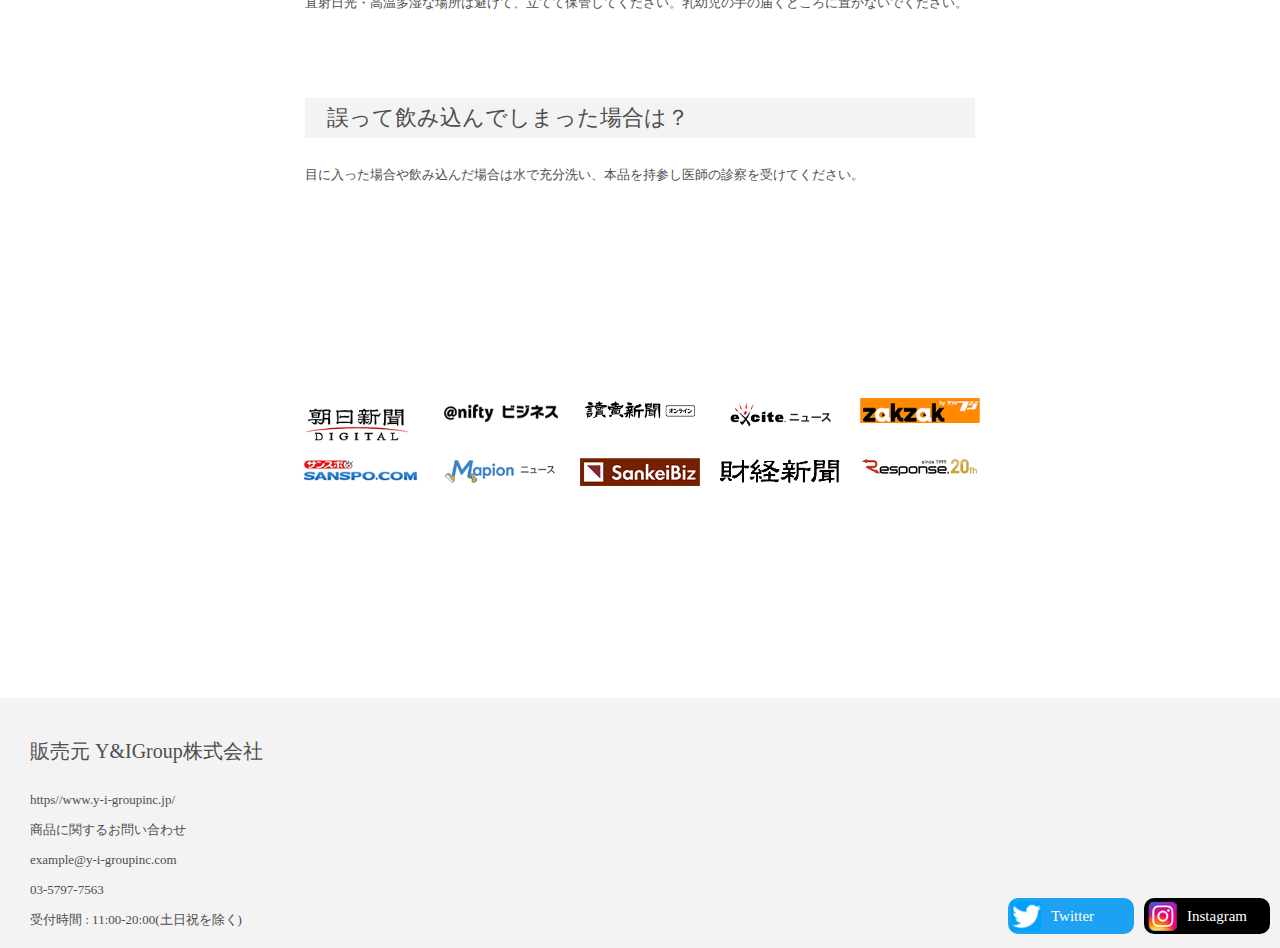
==== commit 675c9003: "submit 0619" ====
--- a/LetsEngineer/Curriculum/check_test/index.html
+++ b/LetsEngineer/Curriculum/check_test/index.html
@@ -18,7 +18,7 @@
                     <li><a href="#customer_reviews">CUSTOMER REVIEWS</a></li>
                     <li><a href="#products">PRODUCTS</a></li>
                     <li><a href="#faq">FAQ</a></li>
-                    <li><a href="#">ONLINE STORE</a></li>
+                    <li><a href="#products">ONLINE STORE</a></li>
                 </ul>
             </nav>
     </header>
@@ -202,30 +202,30 @@
             <p class="japanese">よくある質問</p>  
             <div class="faq_group">
                 <div class="qa">
-                    <p class="question">ポリヘキサニドとはなんですか？</p>
-                    <p class="answer">
-                        除菌効果が高く、安全な成分です。<br>
-                        食品加工工場や酒類製造工場で除菌洗浄用、公衆浴場や温泉及びレジャー施設でお湯や水の除菌用、コンタクトレンズの保存液、ウエットティッシュの除菌剤などに使用されています。
-                    </p>
-                </div>
-
-                <div class="qa">
-                    <p class="question">どのような物に使えますか？</p>
-                    <p class="answer">
-                        マスク・タオル・ふきん・調理台・テーブル・床・壁・キッチン周り・冷蔵庫の中・風呂場・玄関・布製品・靴・ペット周り・おもちゃ等の生活用品全般に使用できます。
-                    </p>
-                </div>
-
-                <div class="qa">
-                    <p class="question">使用方法を教えてください。</p>
-                    <p class="answer">
-                        手指に使用する場合は3プッシュ程度吹きかけて、両手のひらや指の間にしっかりすりこんでください。<br>
-                        マスクへ使用する場合は、内面・外面の外側に３〜５プッシュしてください。
-                    </p>
-                </div>
-
-                <div class="qa">
-                    <p class="question">どのようなウイルスに効果がありますか？</p>
+                    <p class="question">&emsp;ポリヘキサニドとはなんですか？</p>
+                    <p class="answer">
+                        &emsp;除菌効果が高く、安全な成分です。<br>
+                        &emsp;食品加工工場や酒類製造工場で除菌洗浄用、公衆浴場や温泉及びレジャー施設でお湯や水の除菌用、コンタクトレンズの保存液、ウエットティッシュの除菌剤などに使用されています。
+                    </p>
+                </div>
+
+                <div class="qa">
+                    <p class="question">&emsp;どのような物に使えますか？</p>
+                    <p class="answer">
+                        &emsp;マスク・タオル・ふきん・調理台・テーブル・床・壁・キッチン周り・冷蔵庫の中・風呂場・玄関・布製品・靴・ペット周り・おもちゃ等の生活用品全般に使用できます。
+                    </p>
+                </div>
+
+                <div class="qa">
+                    <p class="question">&emsp;使用方法を教えてください。</p>
+                    <p class="answer">
+                       手指に使用する場合は3プッシュ程度吹きかけて、両手のひらや指の間にしっかりすりこんでください。<br>
+                        &emsp;マスクへ使用する場合は、内面・外面の外側に３〜５プッシュしてください。
+                    </p>
+                </div>
+
+                <div class="qa">
+                    <p class="question">&emsp;どのようなウイルスに効果がありますか？</p>
                     <p class="answer">
                         ノロウイルスやインフルエンザウイルスに効果があります。<br>
                         また、新型コロナウイルスと同様のタイプのウイルスに効果があることが証明されています。<br>
@@ -234,14 +234,14 @@
                 </div>
 
                 <div class="qa">
-                    <p class="question">保管方法について教えてください。</p>
+                    <p class="question">&emsp;保管方法について教えてください。</p>
                     <p class="answer">
                         直射日光・高温多湿な場所は避けて、立てて保管してください。乳幼児の手の届くところに置かないでください。
                   </p>
                 </div>
 
                 <div class="qa">
-                    <p class="question">誤って飲み込んでしまった場合は？</p>
+                    <p class="question">&emsp;誤って飲み込んでしまった場合は？</p>
                     <p class="answer">
                         目に入った場合や飲み込んだ場合は水で充分洗い、本品を持参し医師の診察を受けてください。
                     </p>
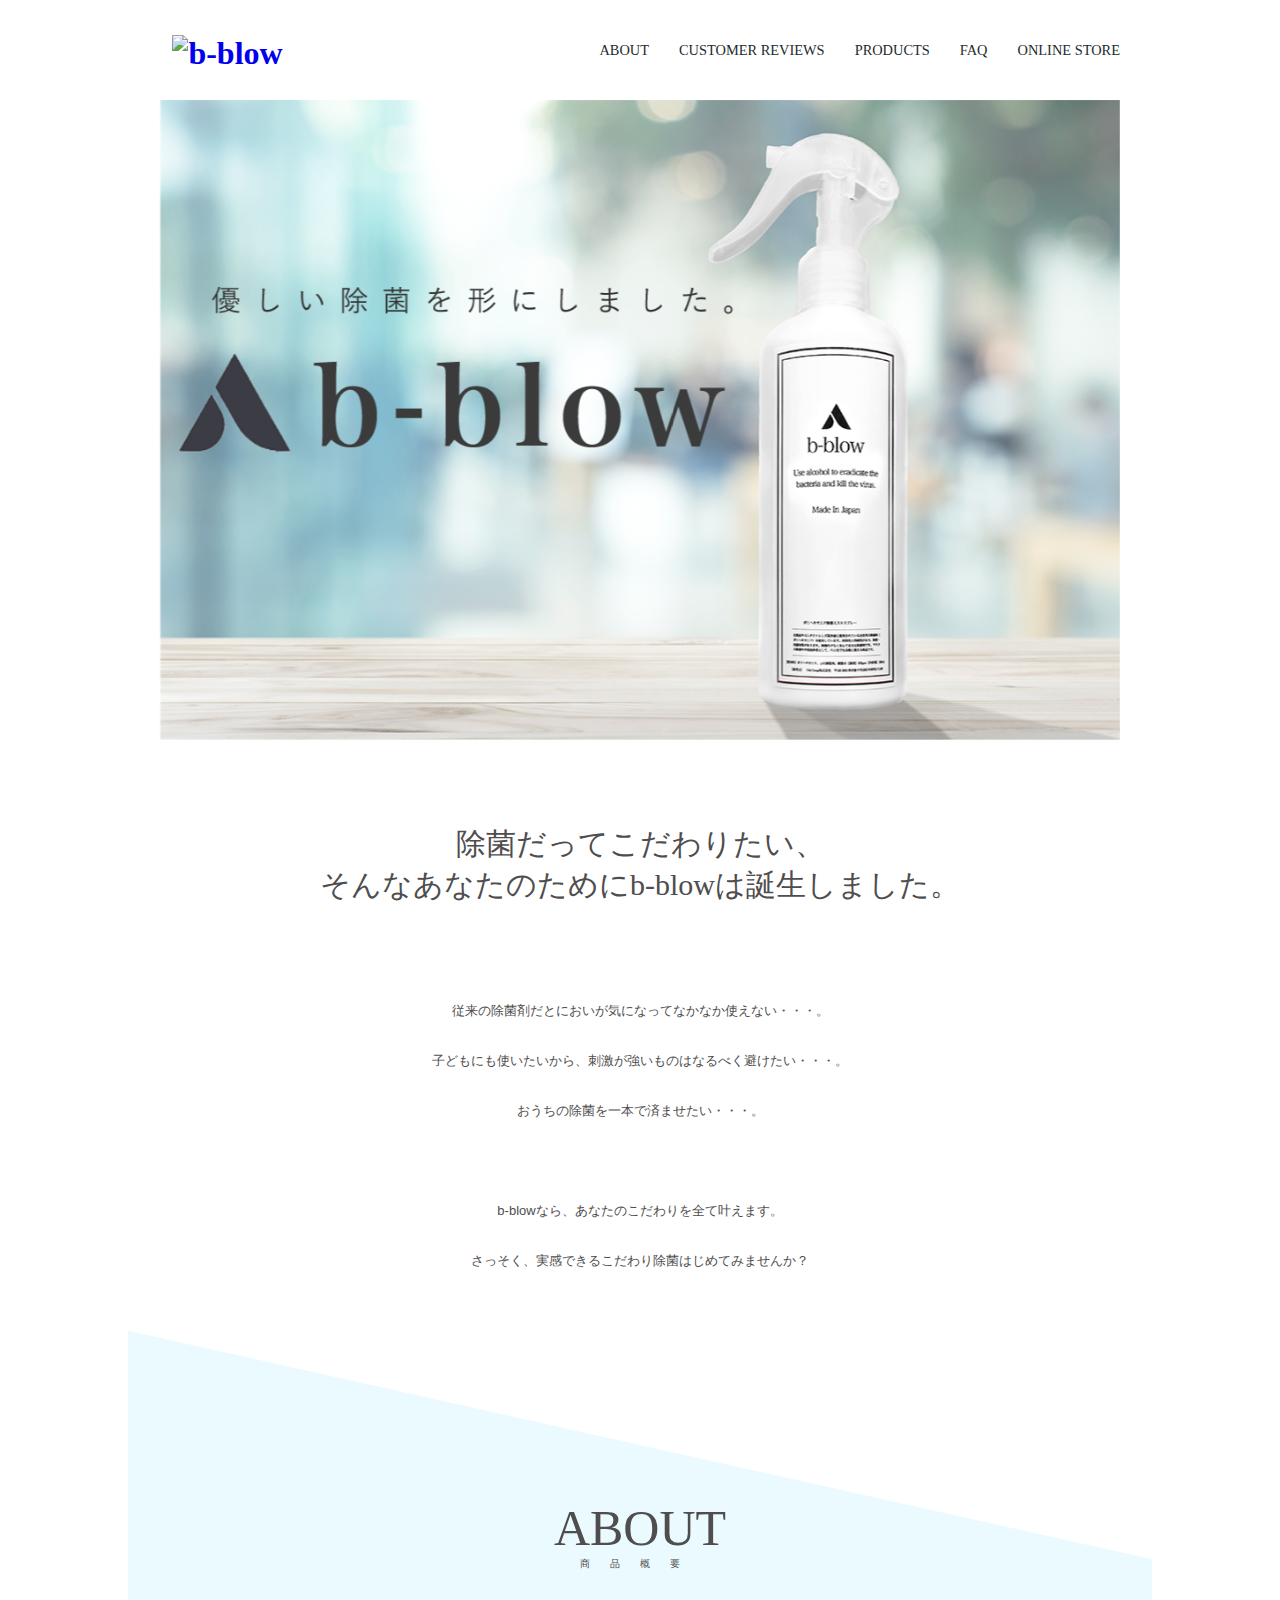
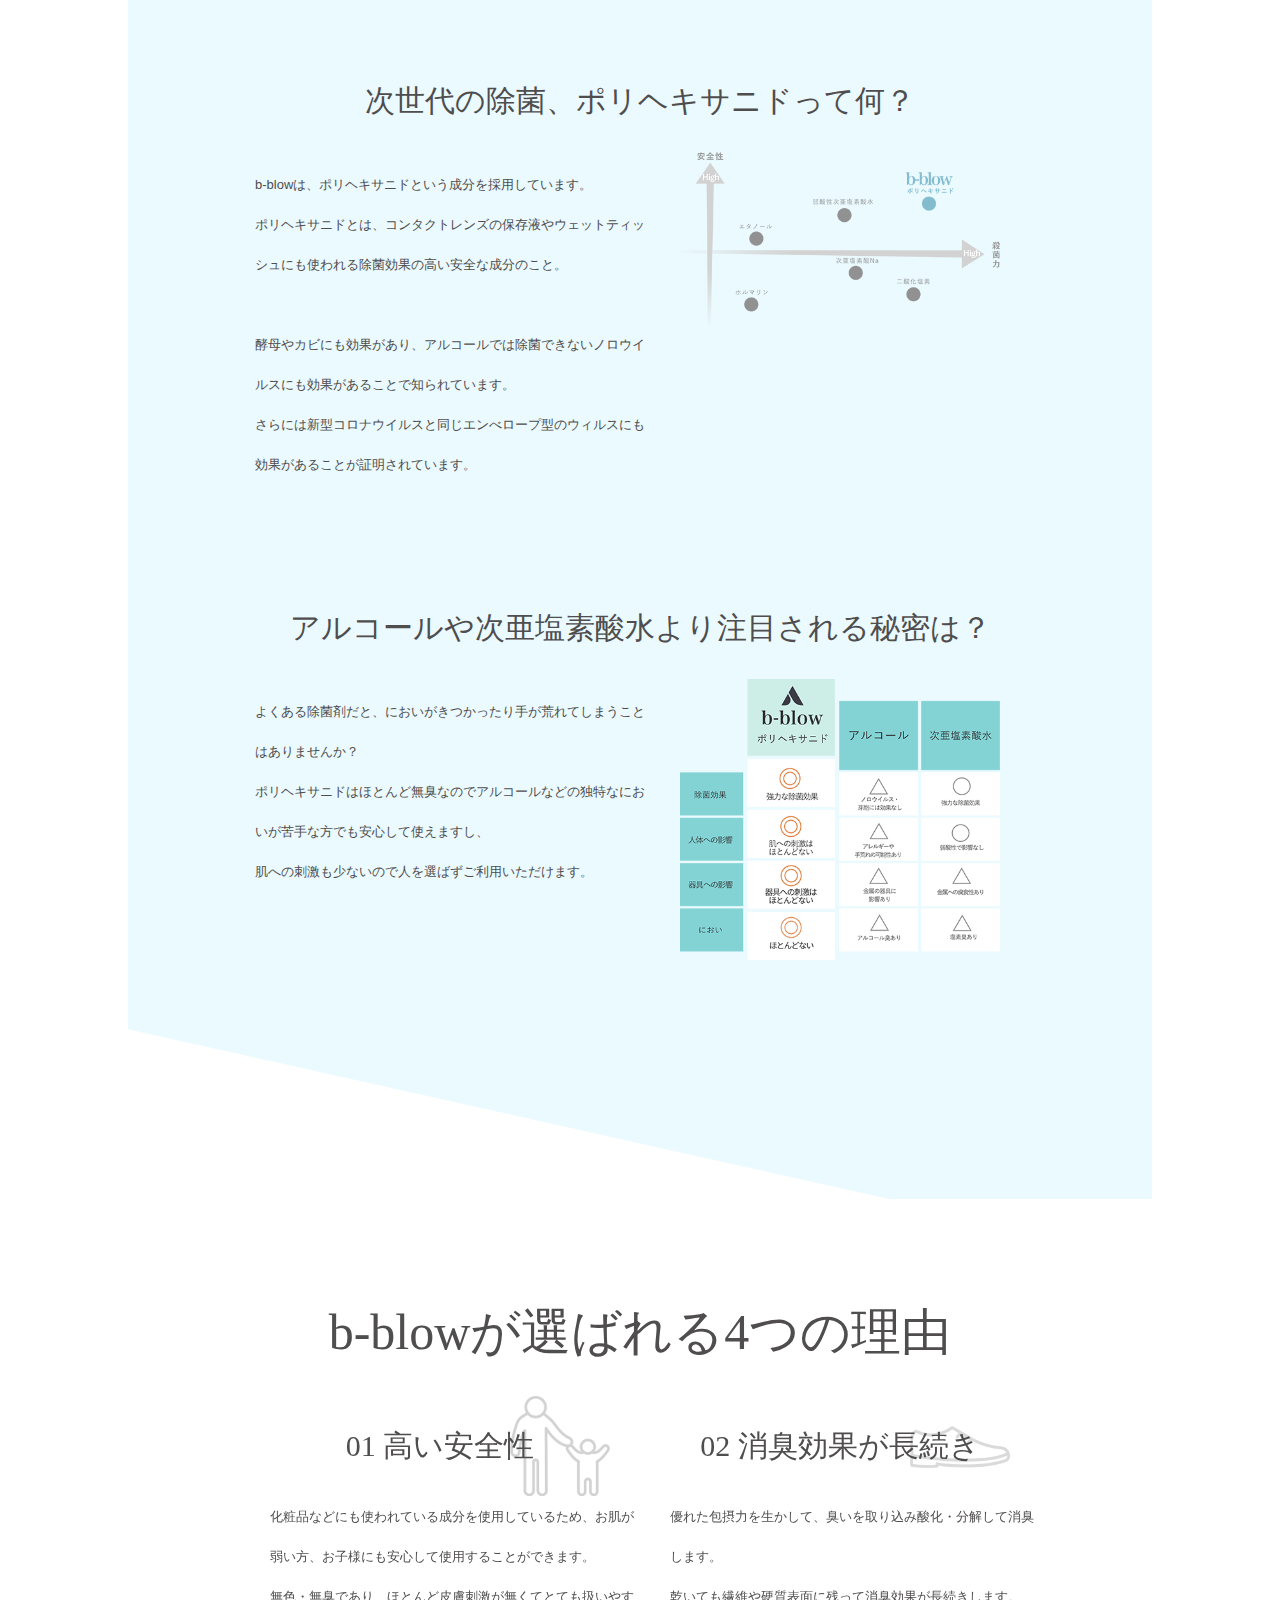
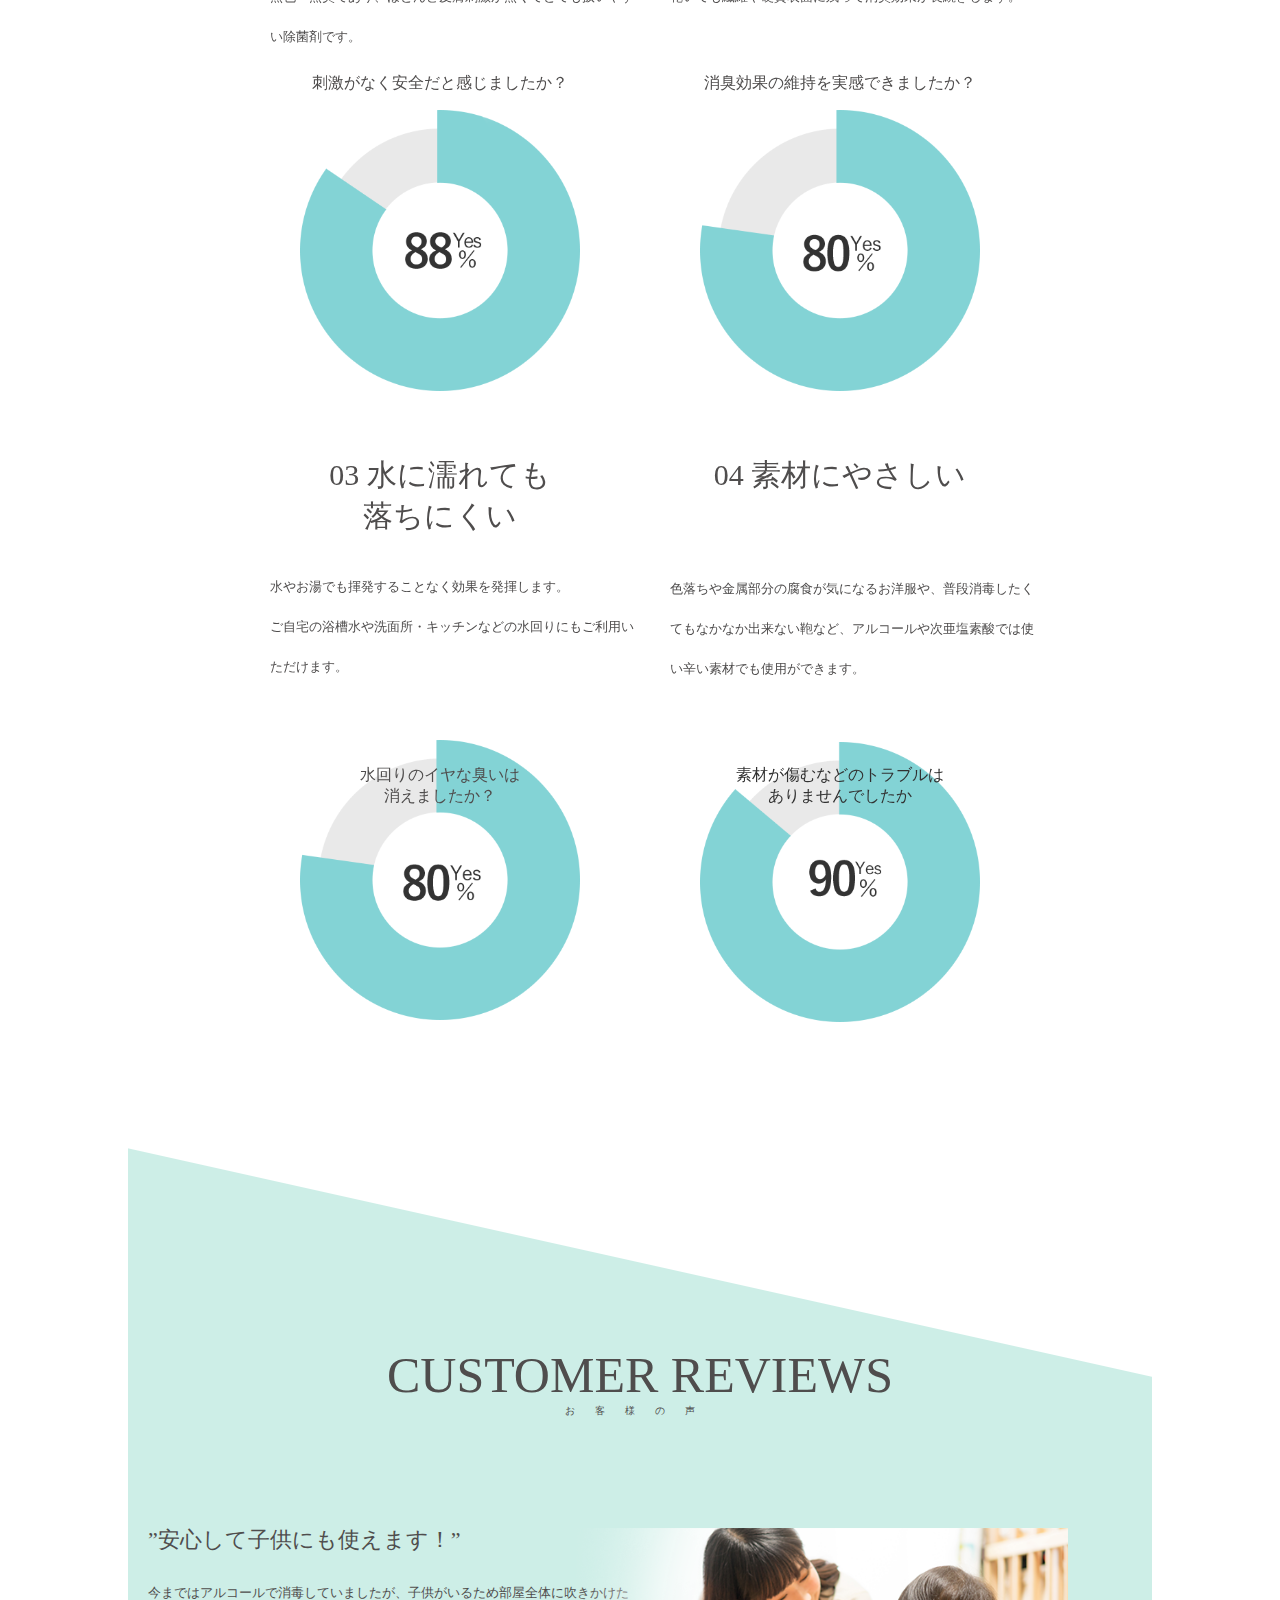
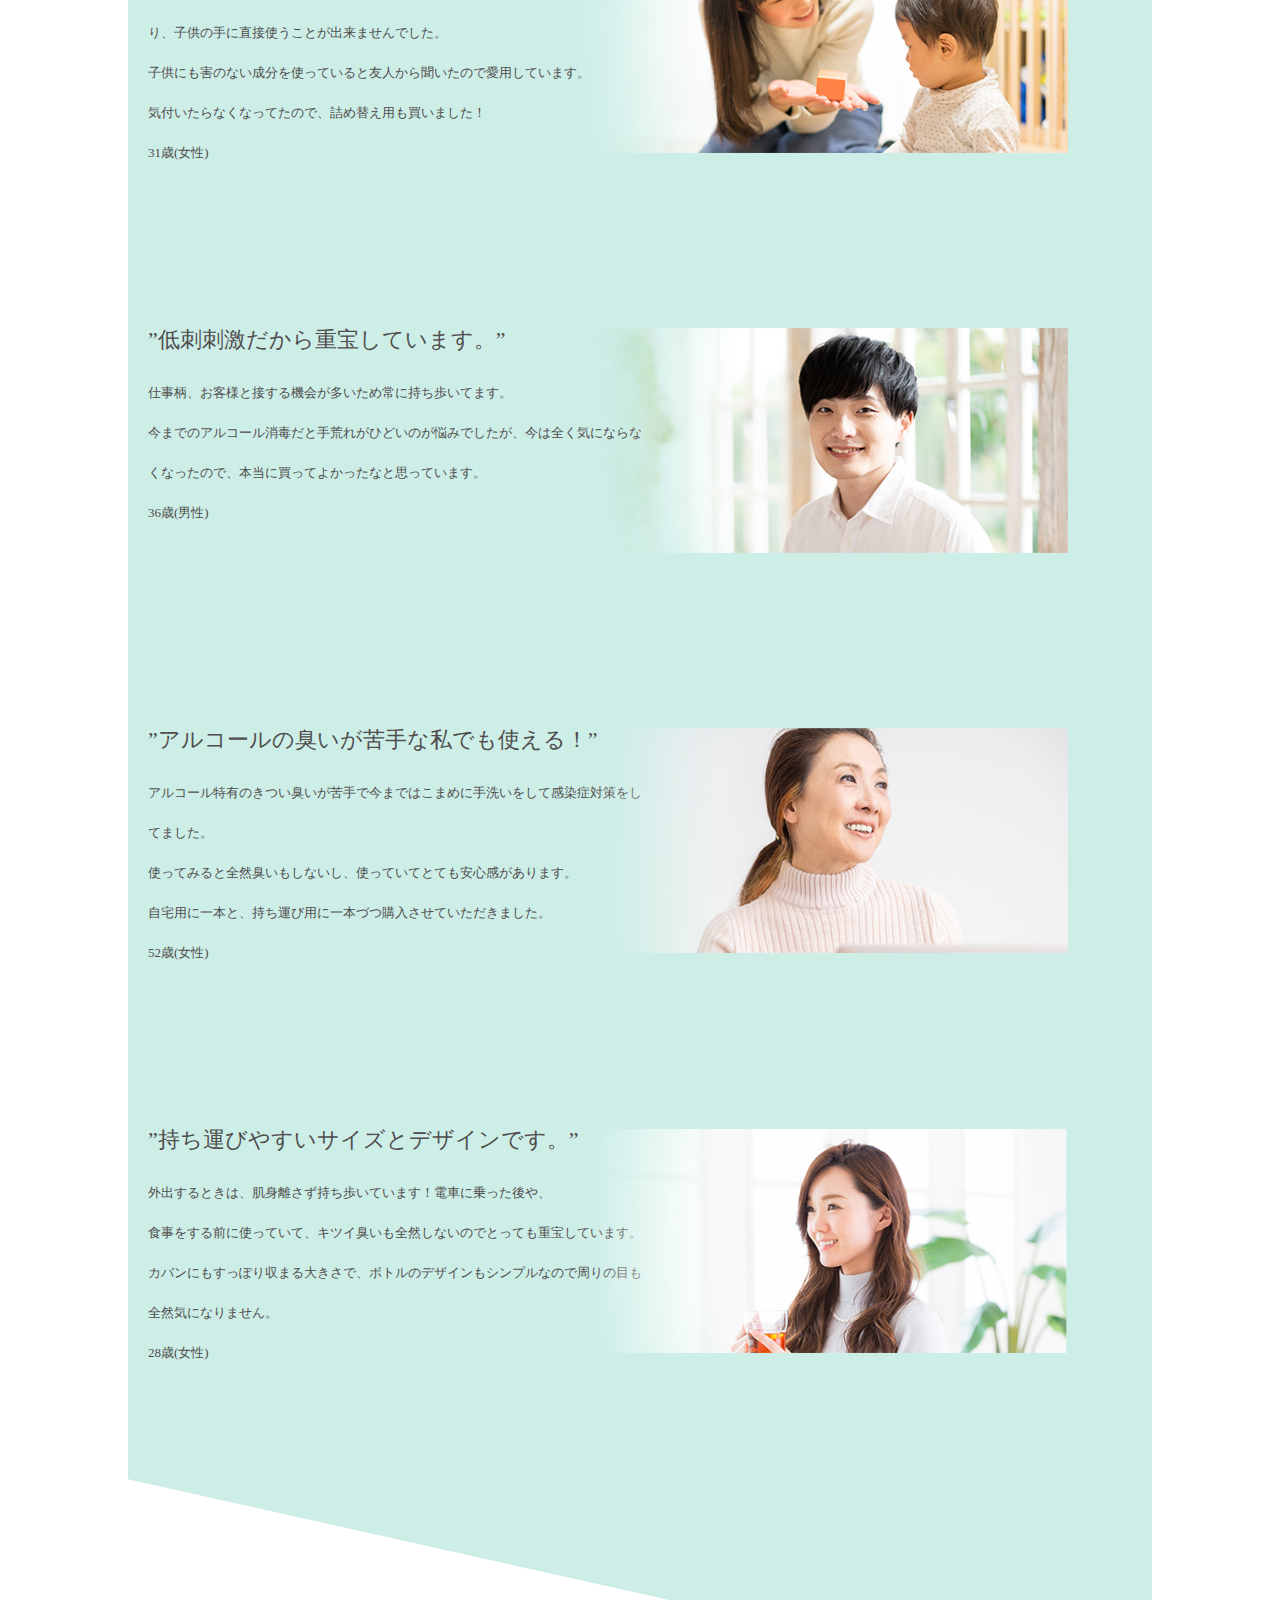
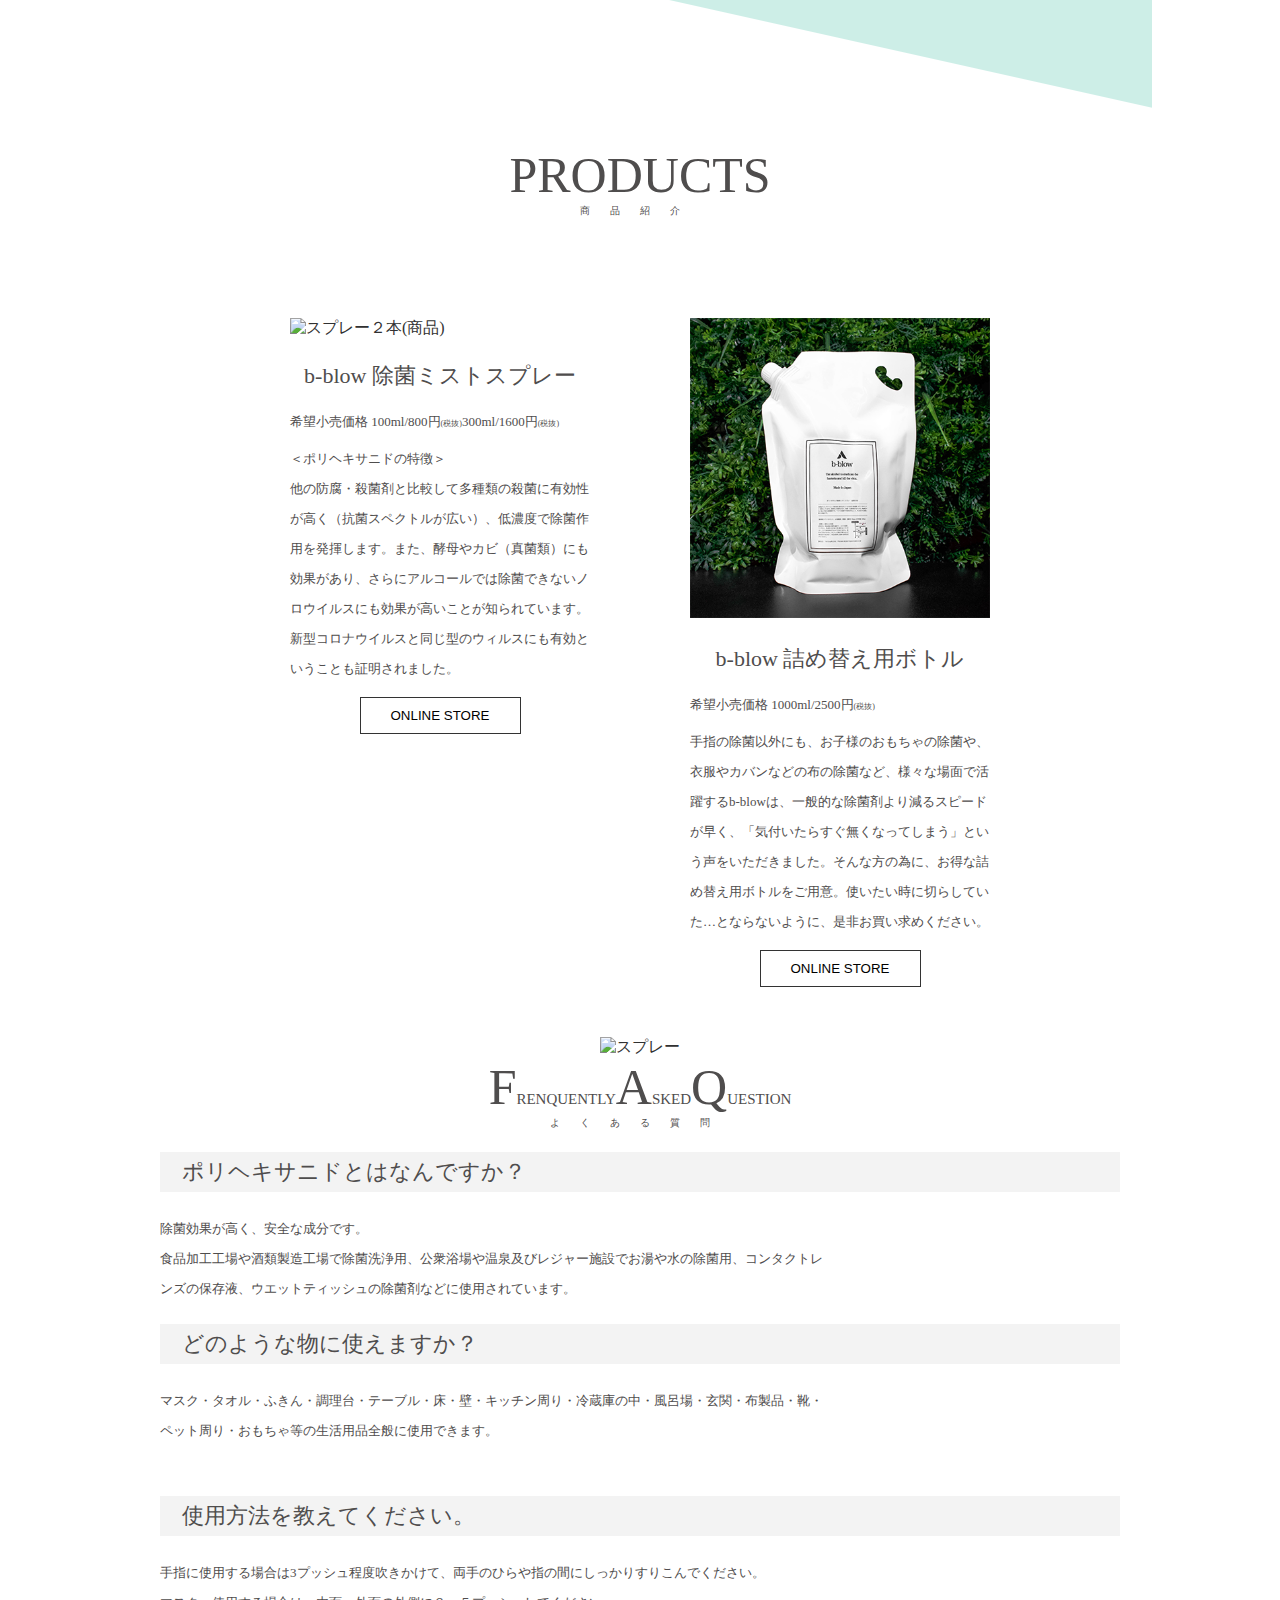
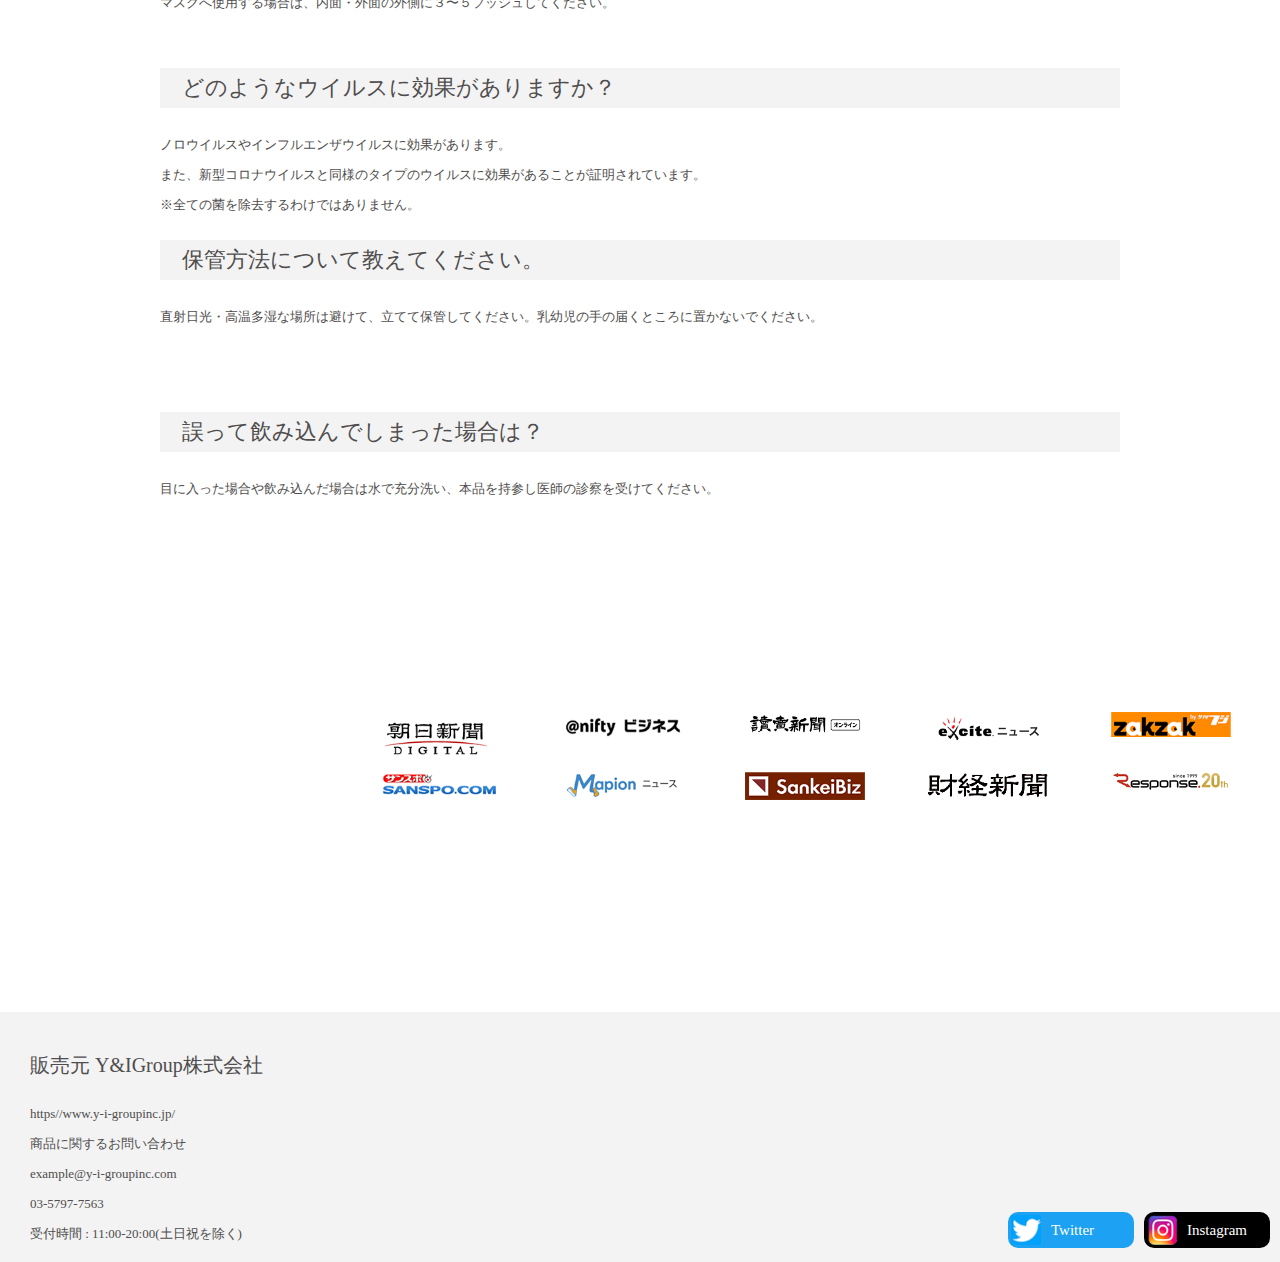
==== commit b68bdcef: "branch submit0703" ====
--- a/LetsEngineer/Curriculum/check_test/index.html
+++ b/LetsEngineer/Curriculum/check_test/index.html
@@ -4,9 +4,10 @@
     <meta charset="UTF-8">
     <meta http-equiv="X-UA-Compatible" content="IE=edge">
     <meta name="viewport" content="width=device-width, initial-scale=1.0">
-    <link rel="stylesheet" href="style.css">
+    <link rel="stylesheet" type="text/css" href="http://yui.yahooapis.com/3.18.1/build/cssreset/cssreset-min.css"> <!--reset.css-->
+    <link rel="stylesheet" href="style.css"> 
     <link rel="stylesheet" href="smartStyle.css">
-    <script src="script.js" defer></script>
+    
     <title>b-blow</title>
 </head>
 <body>
@@ -17,6 +18,7 @@
                     <li><a href="#about">ABOUT</a></li>
                     <li><a href="#customer_reviews">CUSTOMER REVIEWS</a></li>
                     <li><a href="#products">PRODUCTS</a></li>
+
                     <li><a href="#faq">FAQ</a></li>
                     <li><a href="#products">ONLINE STORE</a></li>
                 </ul>
@@ -70,7 +72,7 @@
             </div>
         </section>
 
-        <section id="four_reasons" class="wrapper">
+        <section id="four_reasons" class="wrapper s3_reason">
             <p class="outline">b-blowが選ばれる4つの理由</p>
             <div class="reasons">
                 <div class="four_reasons_content fr1_img" id="four_reasons_1">
@@ -198,21 +200,21 @@
 
         <section id="faq" class="wrapper faq">
             <img src="images/スプレー.png" alt="スプレー">
-            <p class="catch_phrase faq_title">F<span>RENQUENTLY</span>A<span>SKED</span>Q<span>UESTION</span></p>
+            <p class="outline faq_title">F<span>RENQUENTLY</span>A<span>SKED</span>Q<span>UESTION</span></p>
             <p class="japanese">よくある質問</p>  
             <div class="faq_group">
                 <div class="qa">
                     <p class="question">&emsp;ポリヘキサニドとはなんですか？</p>
                     <p class="answer">
-                        &emsp;除菌効果が高く、安全な成分です。<br>
-                        &emsp;食品加工工場や酒類製造工場で除菌洗浄用、公衆浴場や温泉及びレジャー施設でお湯や水の除菌用、コンタクトレンズの保存液、ウエットティッシュの除菌剤などに使用されています。
+                        除菌効果が高く、安全な成分です。<br>
+                        食品加工工場や酒類製造工場で除菌洗浄用、公衆浴場や温泉及びレジャー施設でお湯や水の除菌用、コンタクトレンズの保存液、ウエットティッシュの除菌剤などに使用されています。
                     </p>
                 </div>
 
                 <div class="qa">
                     <p class="question">&emsp;どのような物に使えますか？</p>
                     <p class="answer">
-                        &emsp;マスク・タオル・ふきん・調理台・テーブル・床・壁・キッチン周り・冷蔵庫の中・風呂場・玄関・布製品・靴・ペット周り・おもちゃ等の生活用品全般に使用できます。
+                        マスク・タオル・ふきん・調理台・テーブル・床・壁・キッチン周り・冷蔵庫の中・風呂場・玄関・布製品・靴・ペット周り・おもちゃ等の生活用品全般に使用できます。
                     </p>
                 </div>
 
@@ -220,7 +222,7 @@
                     <p class="question">&emsp;使用方法を教えてください。</p>
                     <p class="answer">
                        手指に使用する場合は3プッシュ程度吹きかけて、両手のひらや指の間にしっかりすりこんでください。<br>
-                        &emsp;マスクへ使用する場合は、内面・外面の外側に３〜５プッシュしてください。
+                       マスクへ使用する場合は、内面・外面の外側に３〜５プッシュしてください。
                     </p>
                 </div>
 
@@ -256,8 +258,6 @@
                 <div class="media_img"><img src="images/掲載@読売.png" alt="読売新聞"></div>
                 <div class="media_img"><img src="images/掲載@excite.png" alt="exciteニュース"></div>
                 <div class="media_img"><img src="images/掲載@zakzak.png" alt="zakzak"></div>
-            </div>
-            <div class="media">
                 <div class="media_img"><img src="images/掲載@SANSPO.png" alt="SANSPO"></div>
                 <div class="media_img"><img src="images/掲載@Mapion.png" alt="Mapion"></div>
                 <div class="media_img"><img src="images/掲載@SankeiBiz.png" alt="SankeiBiz"></div>
@@ -287,10 +287,8 @@
                 <div><p>Instagram</p></div>
             </div>
         </div>      
-
     </footer>
-
 </body> 
-
+<script src="script.js" defer></script> <!--書く位置 全部読み込んだ後似読み込むように最後の記載する-->
 
 </html>--- a/LetsEngineer/Curriculum/check_test/style.css
+++ b/LetsEngineer/Curriculum/check_test/style.css
@@ -4,14 +4,16 @@
 html {
   font-size: 100%;    /* ユーザーがブラウザで設定したフォントサイズを正確に反映 */ 
   width: 100%;
+  text-align: center;
 }
 
 body {
   color: rgb(49, 49, 49);
   width: 100%;
-    margin: 0;
-    padding: 0;
-}
+  margin: 0 auto;
+  padding: 0;
+}
+
 body>div {
     width: 100%;
     box-sizing:border-box;
@@ -35,16 +37,17 @@
   text-align: center;
   margin-left: auto;
   margin-right: auto;
-  width: 960px;
+  width: 80%;
 }
 
 .catch_phrase {
+  padding:50px 0;
   font-size: 30px;
 }
 
 .explanation_phrase {
   font-weight: 200;
-  line-height: 30px;
+  line-height: 50px;
   font-size: 13px;
   font-family: "Yu Gothic", "游ゴシック", YuGothic, "游ゴシック体", "ヒラギノ角ゴ Pro W3", "メイリオ", sans-serif; 
 }
@@ -111,15 +114,18 @@
 
 .s2_about {
   height: 1500px;
-}
-
-.bg-img1 {
+  background-image: url(images/長方形\　1.png);
+	background-position: top;
+  background-size: 100%;
+  background-repeat: no-repeat;
+}
+
+/* .bg-img1 {
 	background-image: url(images/長方形\　1.png);
 	background-position: top;
-  background-size:cover;
-  /* width: 100%; */
-	height: 1500px ;
-}
+  background-size: cover;
+  background-repeat: no-repeat;
+} */
 
 .onbgimg {
   padding-top: 200px;
@@ -136,7 +142,7 @@
 
 .moderate_font {
   font-size: 30px;
-  padding-top: 20px;
+  padding-top: 80px;
 }
 
 .inner_phrase {
@@ -171,6 +177,11 @@
 /*------------------------------------------
 ////  4つの理由
 ------------------------------------------*/
+
+.s3_reason {
+  margin-top: 100px;
+}
+
 .reasons {
   display: flex;
   flex-wrap: wrap;
@@ -361,7 +372,7 @@
 ////  faq
 ------------------------------------------*/
 .faq {
- width: 670px;
+ width: 75%;
 }
 
 .faq_title {
@@ -384,13 +395,12 @@
 }
 
 .qa {
-  width: 670px;
   height: 150px;
   text-align: center;
 }
 
 .question {
-  width: 670px;
+  
   height: 40px;
   line-height: 40px;
   font-size: 22px;
@@ -410,8 +420,8 @@
 ------------------------------------------*/
 
 .media_company {
+  width: 75%;
   height: 300px;
-  /* width: 960px; */
   text-align: center;
   margin-left: auto;
   justify-content: space-between;
@@ -419,18 +429,14 @@
 }
 
 .media {
-  /* width: 960px; */
   display: flex;
   flex-wrap: wrap;
   justify-content: center;
-
 }
 
 .media_img {
-  /* width: 100px; */
+  width: 18%;
   padding-left: 10px;
-  padding-right: 10px;
-
 }
 
 .media_company img {
@@ -441,7 +447,7 @@
 ////  footer
 ------------------------------------------*/
 footer {
-  height: 250px;
+  height: 75%;
   background-color: rgb(243, 243, 243);
   /* position: absolute; ②絶対位置 */
   bottom: 0; /*下に固定*/
@@ -450,12 +456,14 @@
 }
 
 .footer_m {
+  text-align: left;
   padding-top: 20px;
   padding-left: 30px;
   font-size: 20px;
 }
 
 .footer_detail {
+  text-align: left;
   font-size: 13px;
   line-height: 30px;
   padding-left: 30px;
